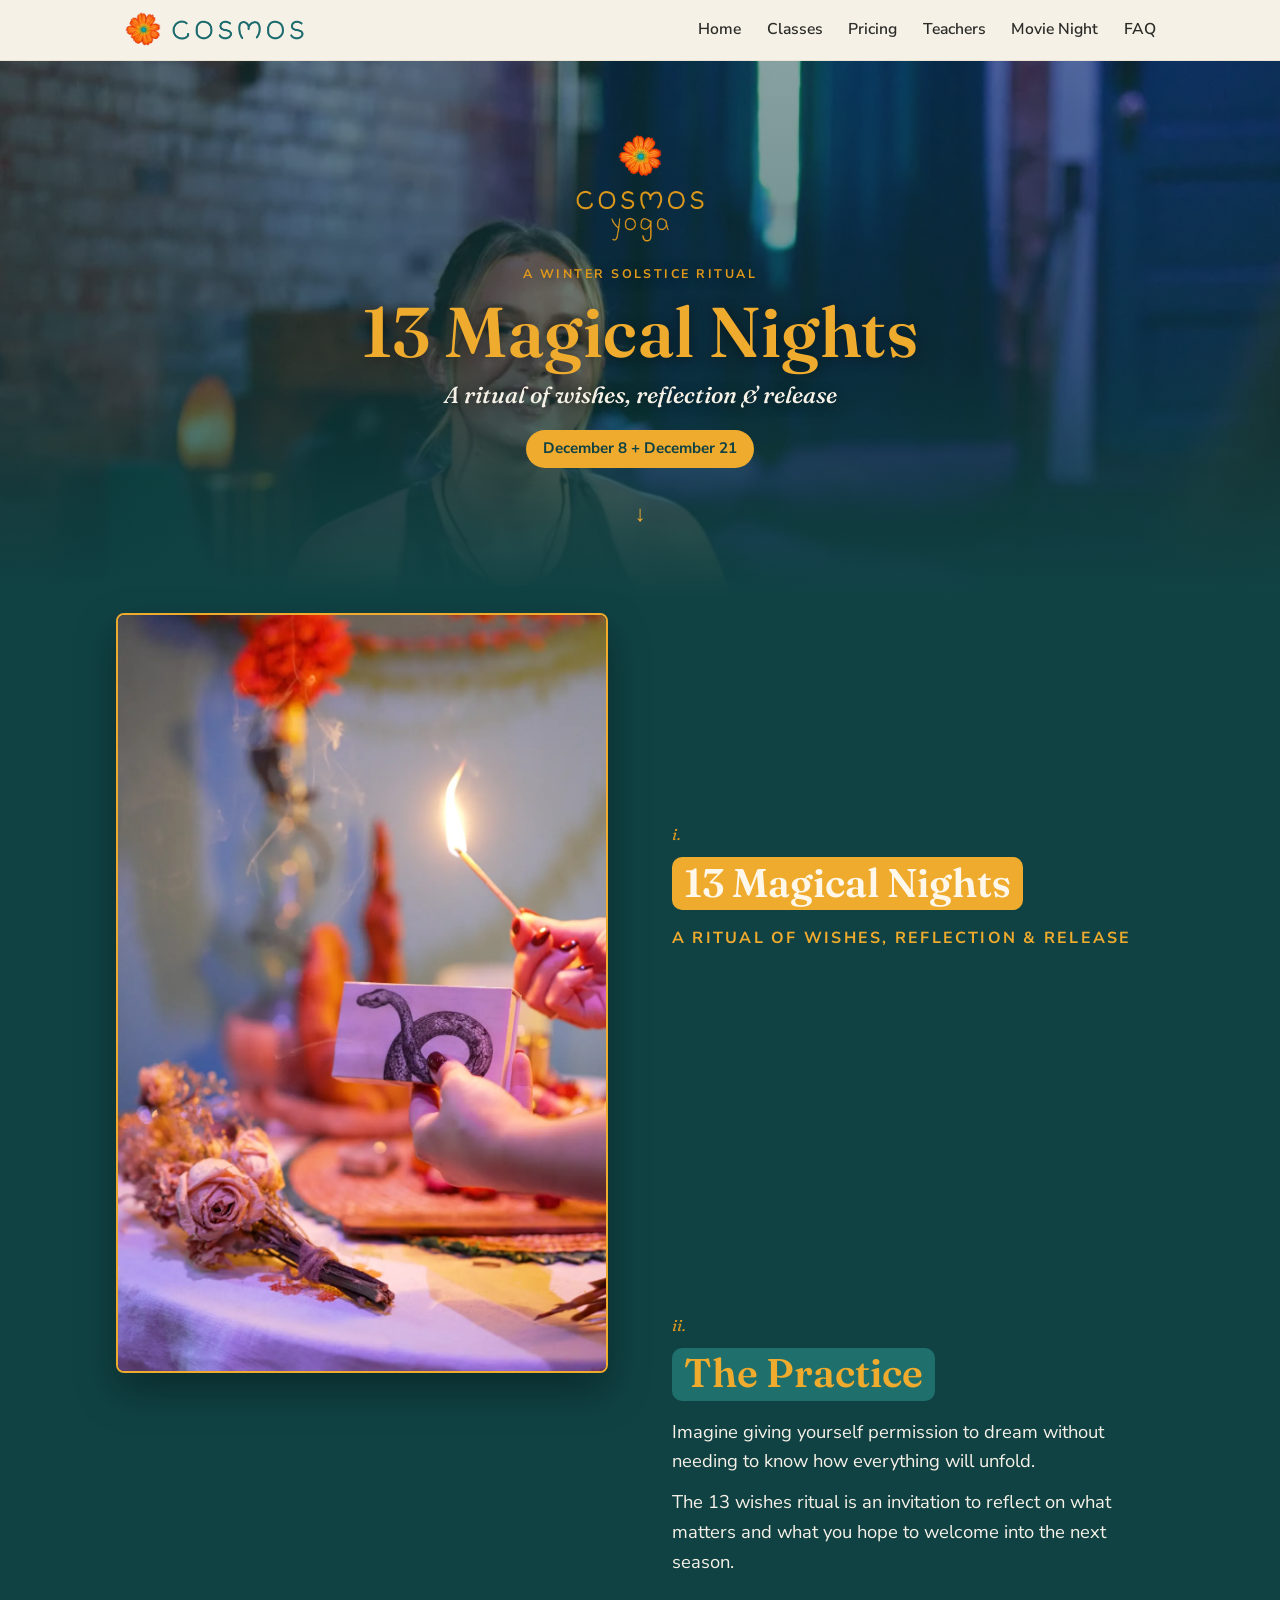
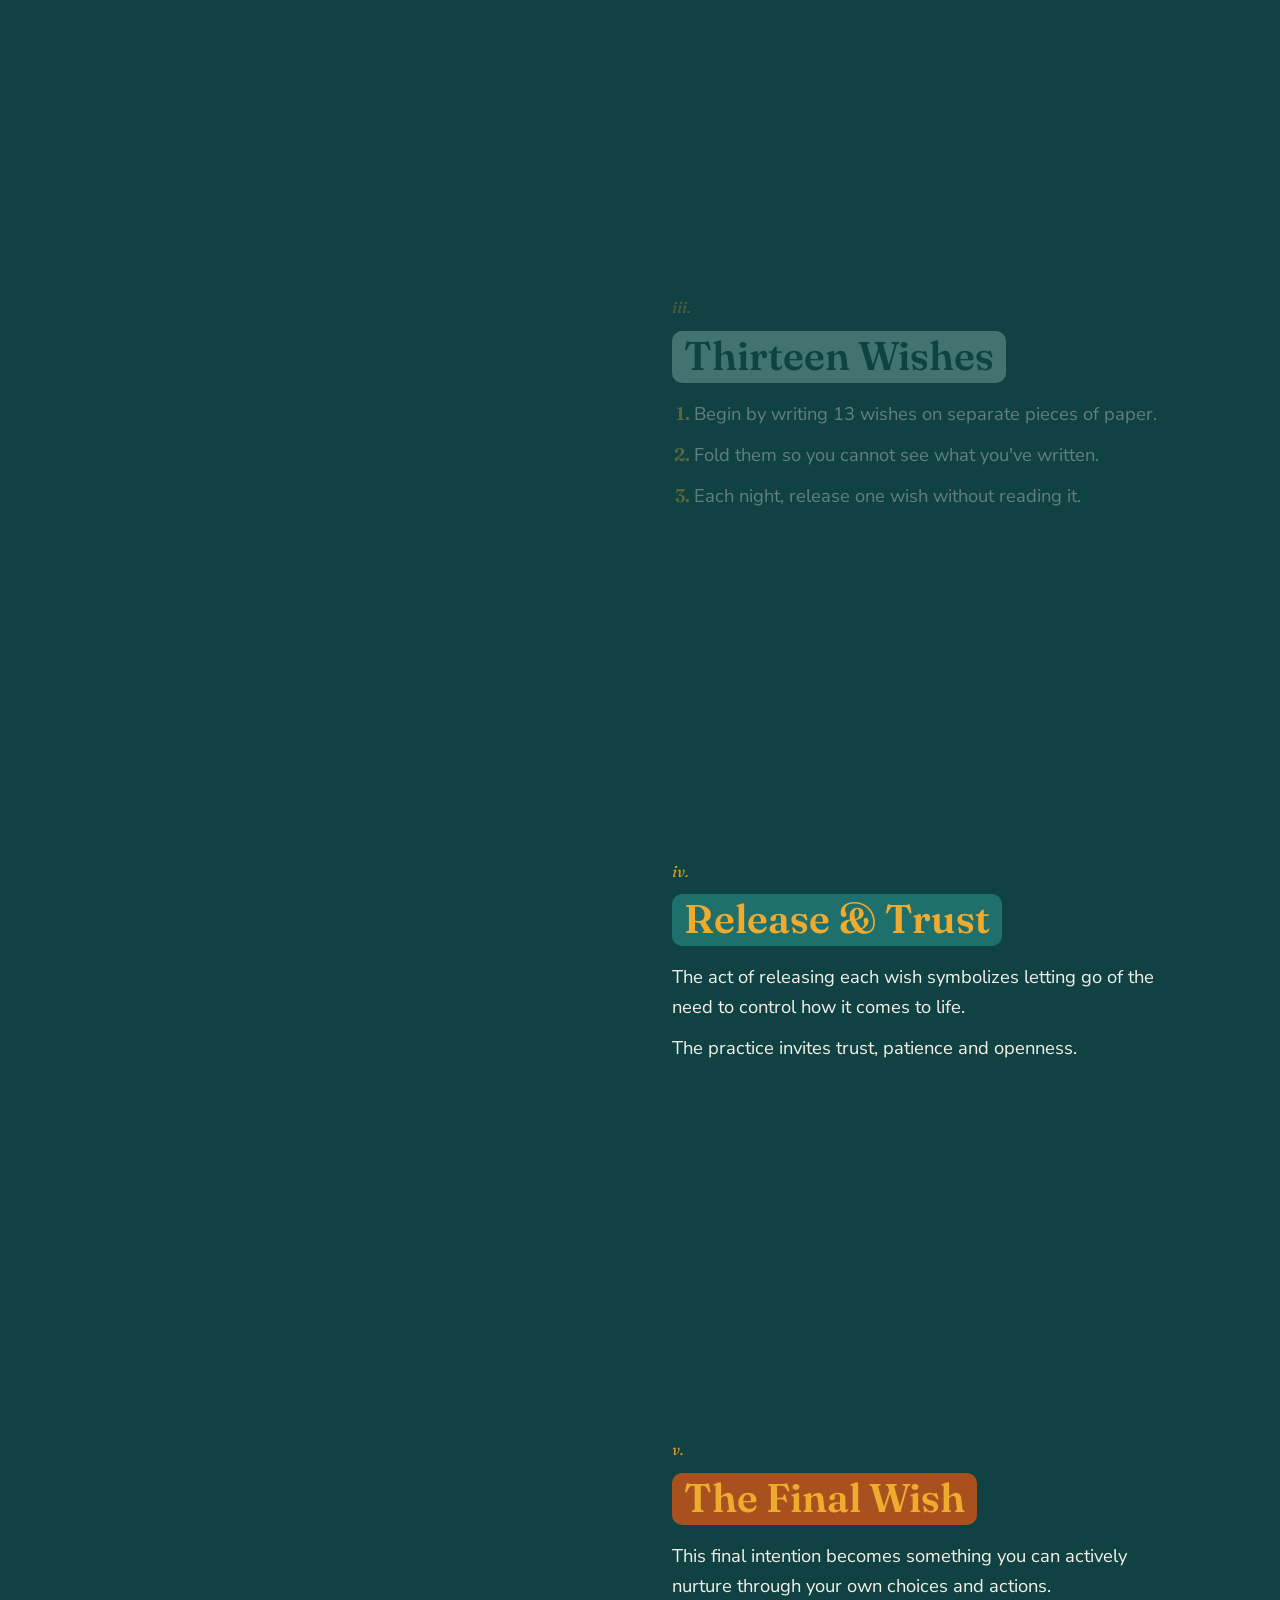
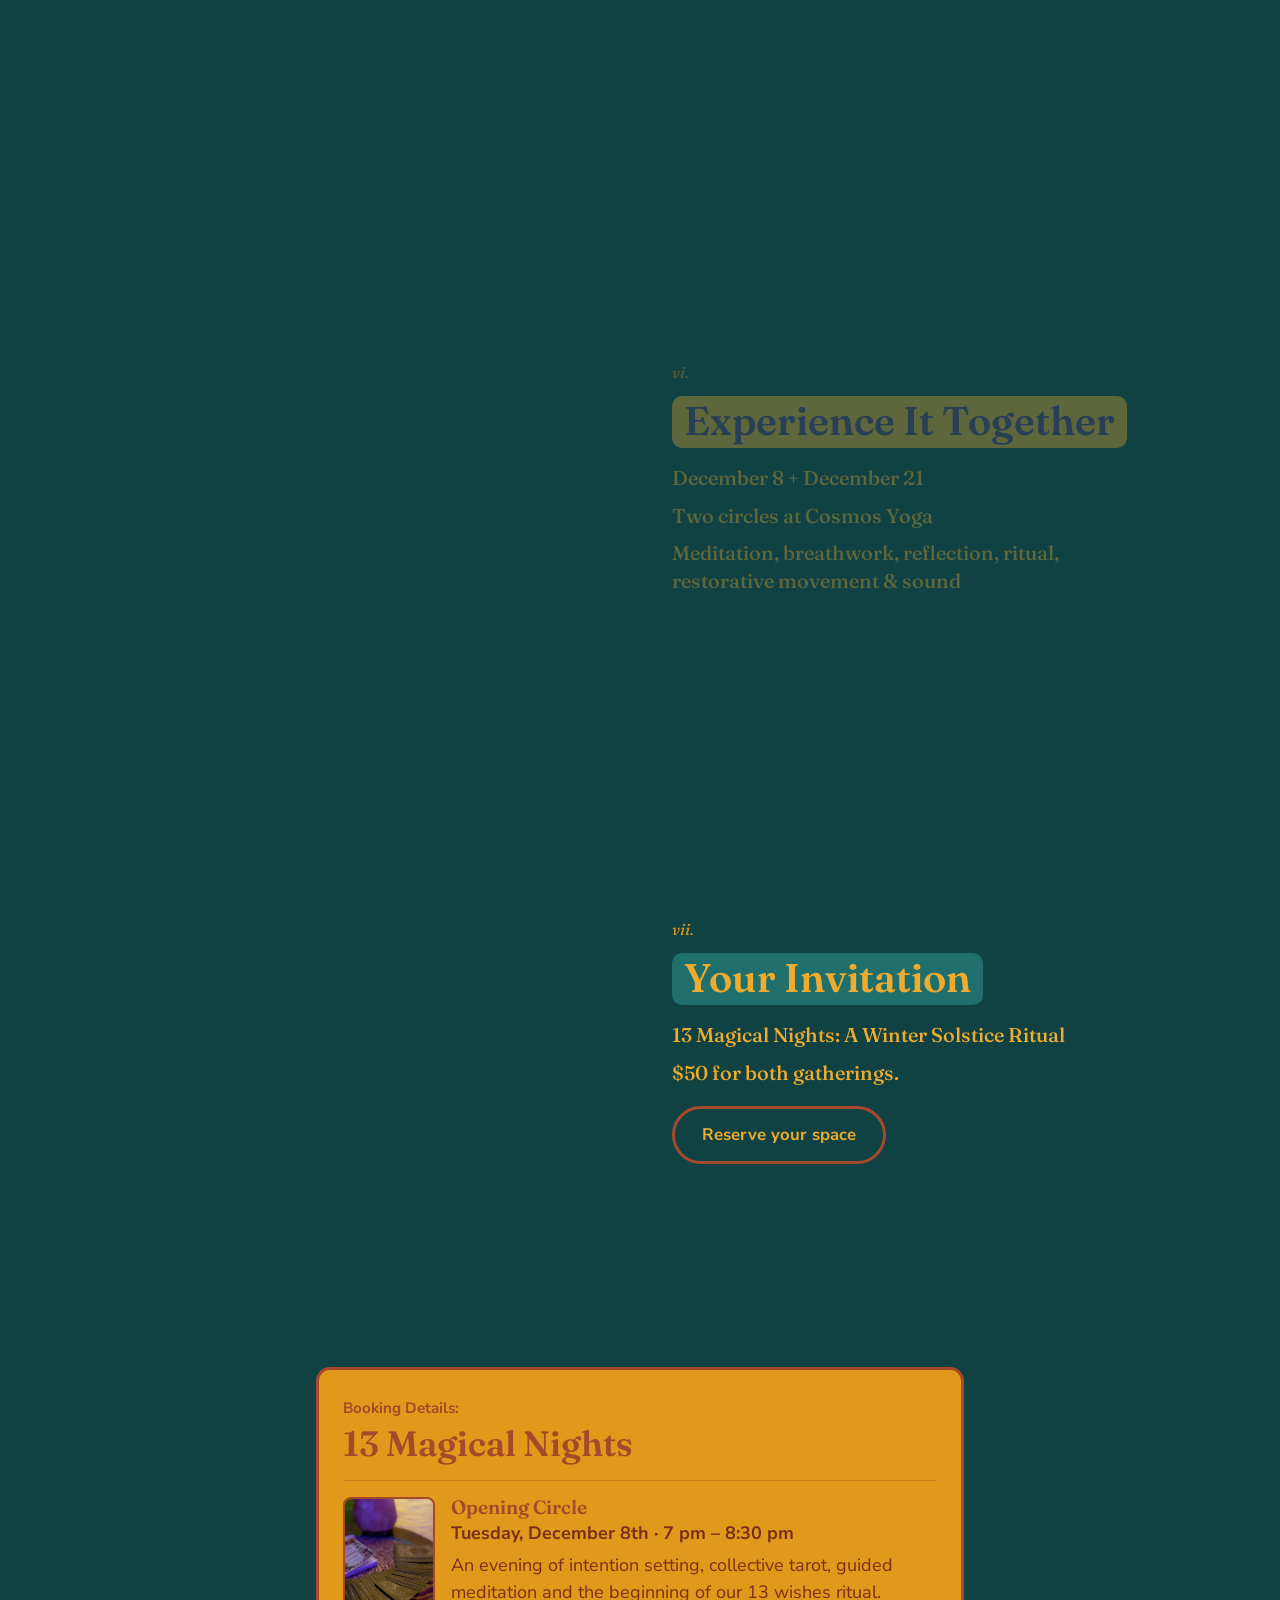
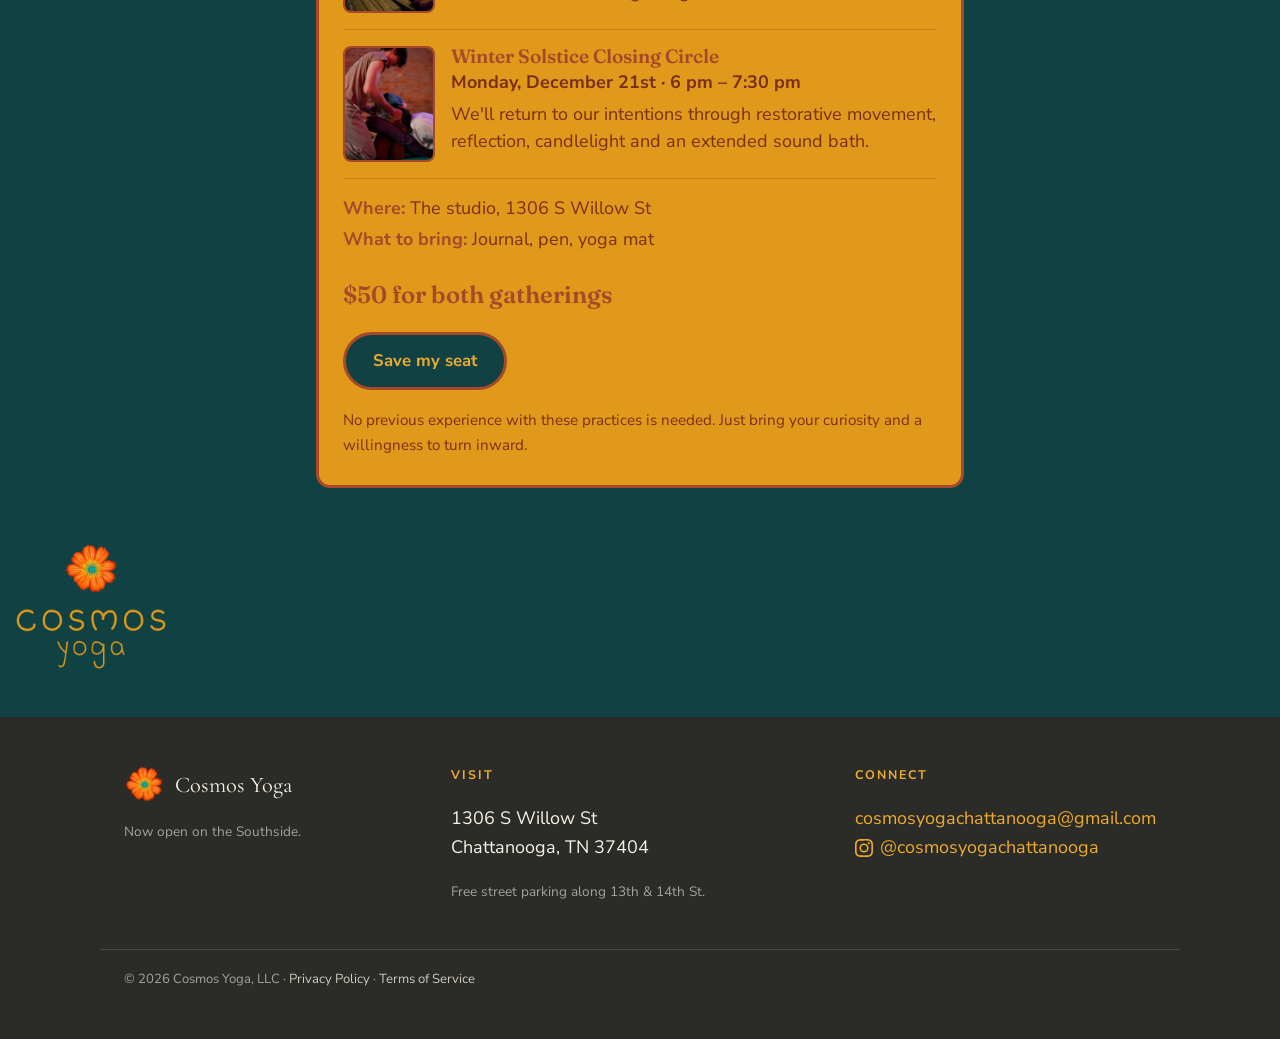
==== 13-magical-nights/index.html @ 4214d1e2 "13 Magical Nights landing page: promo photos beside the slide copy as you scroll, booking card in th" ====
<!DOCTYPE html>
<html lang="en">
<head>
<meta charset="utf-8">
<meta name="viewport" content="width=device-width, initial-scale=1">
<title>13 Magical Nights: A Winter Solstice Ritual | Cosmos Yoga</title>
<meta name="description" content="13 Magical Nights at Cosmos Yoga: a ritual of wishes, reflection and release. Two circles, December 8 and December 21, $50 for both gatherings.">
<link rel="canonical" href="https://cosmosyogachattanooga.com/13-magical-nights/">
<meta name="theme-color" content="#104244">
<link rel="icon" type="image/png" href="../assets/favicon.png?v=4">
<link rel="apple-touch-icon" href="../assets/favicon.png?v=4">
<meta property="og:type" content="website">
<meta property="og:site_name" content="Cosmos Yoga">
<meta property="og:title" content="13 Magical Nights: A Winter Solstice Ritual">
<meta property="og:description" content="A ritual of wishes, reflection and release. Two circles at Cosmos Yoga, December 8 + December 21. $50 for both gatherings.">
<meta property="og:url" content="https://cosmosyogachattanooga.com/13-magical-nights/">
<meta property="og:image" content="https://cosmosyogachattanooga.com/assets/magical-nights/og.jpg">
<meta property="og:image:width" content="1080">
<meta property="og:image:height" content="1350">
<meta property="og:image:alt" content="A hand writing in a journal on an embroidered cloth, with the words 13 Magical Nights">
<meta name="twitter:card" content="summary_large_image">
<meta name="twitter:title" content="13 Magical Nights: A Winter Solstice Ritual">
<meta name="twitter:description" content="Two circles at Cosmos Yoga, December 8 + December 21. $50 for both gatherings.">
<meta name="twitter:image" content="https://cosmosyogachattanooga.com/assets/magical-nights/og.jpg">
<link rel="preconnect" href="https://fonts.googleapis.com">
<link rel="preconnect" href="https://fonts.gstatic.com" crossorigin>
<link href="https://fonts.googleapis.com/css2?family=Cormorant+Garamond:ital,wght@0,500;0,600;1,500&family=Fraunces:ital,wght@0,500;0,600;0,700;1,500&family=Nunito+Sans:wght@400;600;700&display=swap" rel="stylesheet">
<link rel="stylesheet" href="../assets/style.css?v=20261111b">
<style>
/* 13 Magical Nights landing page. Colours from the email in the Designer
   (deep teal blocks, saffron words, amber booking card with rust edges) and
   the pills on the Instagram slides. Photos: the "13 Magical Nights Promo"
   uploads in Brand > Photos & video, each beside the words it belongs to. */
.mn {
  --mn-teal: #104244; --mn-teal-2: #165457; --mn-gold: #efab2e; --mn-amber: #e0991a;
  --mn-rust: #a6482a; --mn-cream: #f6f1e7; --mn-sea: #9fd0c4; --mn-plum: #5a3a7a;
  background: var(--mn-teal); color: var(--mn-cream);
  font-family: var(--sans);
}

/* hero: Photo 1 behind a teal veil */
.mn-hero { position: relative; overflow: hidden; text-align: center; padding: 4.5rem 16px 4rem; isolation: isolate; }
.mn-hero > img.bg { position: absolute; inset: 0; width: 100%; height: 100%; object-fit: cover; object-position: center 30%; z-index: -2; }
.mn-hero::after { content: ""; position: absolute; inset: 0; z-index: -1;
  background: linear-gradient(180deg, rgba(16,66,68,.5) 0%, rgba(16,66,68,.62) 55%, var(--mn-teal) 100%); }
.mn-hero img.mn-lockup { width: 128px; height: auto; display: block; margin: 0 auto 1.4rem; }
.mn-kicker { text-transform: uppercase; letter-spacing: .2em; font-size: .78rem; font-weight: 700; color: var(--mn-amber); margin: 0 0 .7rem; }
.mn-hero h1, .mn-hero .mn-sub, .mn-kicker { text-shadow: 0 2px 14px rgba(0,0,0,.45); }
.mn-hero h1 { font-family: "Fraunces", var(--serif); font-weight: 600; color: var(--mn-gold); font-size: clamp(2.5rem, 7.5vw, 4.4rem); line-height: 1.02; margin: 0 0 .5rem; }
.mn-hero .mn-sub { font-family: "Fraunces", var(--serif); font-style: italic; font-weight: 500; color: var(--mn-cream); font-size: clamp(1.1rem, 3vw, 1.45rem); margin: 0 0 1rem; }
.mn-dates { display: inline-block; font-weight: 700; color: var(--mn-teal); background: var(--mn-gold); border-radius: 999px; padding: .4rem 1.05rem; font-size: .95rem; }
.mn-scroll-cue { display: block; margin: 1.8rem auto 0; color: var(--mn-gold); font-size: 1.4rem; text-decoration: none; animation: mn-bob 2.4s ease-in-out infinite; }
@keyframes mn-bob { 50% { transform: translateY(6px); } }

/* the story: photos beside the words */
.mn-story { max-width: 1080px; margin: 0 auto; padding: 1rem 16px 2rem; display: grid; grid-template-columns: minmax(0, 1fr) minmax(0, 1fr); gap: 0 4rem; }
.mn-pin { position: sticky; top: 92px; height: calc(100vh - 124px); max-height: 760px; align-self: start; }
.mn-pin .frame { position: relative; height: 100%; border: 2px solid var(--mn-gold); border-radius: 8px; overflow: hidden; background: #0b3133; box-shadow: 0 18px 40px rgba(0,0,0,.35); }
.mn-pin img { position: absolute; inset: 0; width: 100%; height: 100%; object-fit: cover; opacity: 0; transform: scale(1.04); transition: opacity .7s ease, transform 1.2s ease; }
.mn-pin img.on { opacity: 1; transform: none; }
.mn-steps { padding: 0; }
.mn-step { min-height: 62vh; display: flex; flex-direction: column; justify-content: center; padding: 2rem 0; opacity: .35; transition: opacity .5s; }
.mn-step.on { opacity: 1; }
.mn-step .ph { display: none; }
.mn-step .n { font-family: "Fraunces", var(--serif); font-style: italic; color: var(--mn-amber); font-size: 1rem; margin: 0 0 .6rem; }
.mn-step h2 { align-self: flex-start; font-family: "Fraunces", var(--serif); font-weight: 600; font-size: clamp(1.8rem, 4.4vw, 2.5rem); line-height: 1.1; margin: 0 0 1rem; padding: .2rem .75rem .32rem; border-radius: 10px; }
.mn-step p, .mn-step li { font-size: 1.15rem; line-height: 1.62; margin: 0 0 .7rem; color: var(--mn-cream); }
.mn-step ol { margin: 0; padding-left: 1.4rem; }
.mn-step ol li::marker { color: var(--mn-gold); font-family: "Fraunces", var(--serif); font-weight: 600; }
.mn-step .tag { text-transform: uppercase; letter-spacing: .14em; font-size: 1rem; font-weight: 700; color: var(--mn-gold); }
.mn-step .facts { list-style: none; padding: 0; margin: 0; }
.mn-step .facts li { font-family: "Fraunces", var(--serif); font-weight: 500; color: var(--mn-gold); font-size: 1.25rem; line-height: 1.4; margin-bottom: .6rem; }
.mn-step .mn-btn { align-self: flex-start; margin-top: .6rem; }
/* each heading wears its slide's pill */
.mn-step[data-i="0"] h2 { background: var(--mn-gold); color: #fff8ea; }
.mn-step[data-i="1"] h2, .mn-step[data-i="3"] h2, .mn-step[data-i="6"] h2 { background: #1f6f6c; color: var(--mn-gold); }
.mn-step[data-i="2"] h2 { background: var(--mn-sea); color: var(--mn-teal); }
.mn-step[data-i="4"] h2 { background: #a9501f; color: var(--mn-gold); }
.mn-step[data-i="5"] h2 { background: var(--mn-gold); color: var(--mn-plum); }

/* booking card, the email's event block */
.mn-book { max-width: 680px; margin: 1rem auto 0; padding: 0 16px 3.4rem; scroll-margin-top: 90px; }
.mn-card { background: var(--mn-amber); border: 3px solid var(--mn-rust); border-radius: 14px; padding: 1.6rem 1.5rem 1.7rem; color: var(--mn-rust); }
.mn-card .k { font-weight: 700; margin: 0 0 .2rem; font-size: .95rem; }
.mn-card h2 { font-family: "Fraunces", var(--serif); font-weight: 600; color: var(--mn-rust); font-size: clamp(1.7rem, 4.6vw, 2.2rem); margin: 0 0 1rem; }
.mn-circle { display: grid; grid-template-columns: 92px 1fr; gap: 1rem; align-items: start; padding: 1rem 0; border-top: 1.5px solid rgba(166,72,42,.35); }
.mn-circle img { width: 92px; height: 116px; object-fit: cover; border-radius: 8px; border: 2px solid var(--mn-rust); display: block; }
.mn-circle h3 { font-family: "Fraunces", var(--serif); font-weight: 600; color: var(--mn-rust); font-size: 1.2rem; margin: 0; }
.mn-circle .t { font-weight: 700; margin: .1rem 0 .35rem; }
.mn-circle p { margin: 0; line-height: 1.5; color: #7a3018; }
.mn-meta { border-top: 1.5px solid rgba(166,72,42,.35); padding-top: .9rem; margin: 0 0 1.3rem; line-height: 1.7; color: #7a3018; }
.mn-meta strong { color: var(--mn-rust); }
.mn-price { font-family: "Fraunces", var(--serif); font-weight: 600; font-size: 1.5rem; color: var(--mn-rust); margin: 0 0 1.1rem; }
.mn-btn { display: inline-block; background: var(--mn-teal); color: var(--mn-gold); border: 3px solid var(--mn-rust); border-radius: 999px; padding: .75rem 1.7rem; font-weight: 700; font-size: 1.05rem; text-decoration: none; transition: transform .15s, background .15s; }
.mn-btn:hover { background: var(--mn-teal-2); transform: translateY(-1px); color: var(--mn-gold); }
.mn-fine { margin: 1.1rem 0 0; font-size: .95rem; color: #7a3018; }
.mn-foot-lockup { text-align: center; padding: 0 16px 3rem; }
.mn-foot-lockup img { width: 150px; height: auto; }

/* phones and narrow windows: each photo sits above its words */
@media (max-width: 820px) {
  .mn-story { display: block; padding-top: 0; }
  .mn-pin { display: none; }
  .mn-step { min-height: 0; opacity: 1; padding: 1.6rem 0 2.2rem; }
  .mn-step .ph { display: block; width: 100%; aspect-ratio: 4 / 5; object-fit: cover; border: 2px solid var(--mn-gold); border-radius: 8px; margin: 0 0 1.3rem; }
  .mn-hero { padding: 3rem 16px 2.6rem; }
}
@media (max-width: 420px) {
  .mn-circle { grid-template-columns: 72px 1fr; gap: .8rem; }
  .mn-circle img { width: 72px; height: 92px; }
}
@media (prefers-reduced-motion: reduce) {
  .mn-pin img, .mn-step { transition: none; }
  .mn-scroll-cue { animation: none; }
}
</style>
<!-- Meta Pixel Code -->
<script>
!function(f,b,e,v,n,t,s)
{if(f.fbq)return;n=f.fbq=function(){n.callMethod?
n.callMethod.apply(n,arguments):n.queue.push(arguments)};
if(!f._fbq)f._fbq=n;n.push=n;n.loaded=!0;n.version='2.0';
n.queue=[];t=b.createElement(e);t.async=!0;
t.src=v;s=b.getElementsByTagName(e)[0];
s.parentNode.insertBefore(t,s)}(window, document,'script',
'https://connect.facebook.net/en_US/fbevents.js');
fbq('init', '1400458978895224');
fbq('track', 'PageView');
</script>
<noscript><img height="1" width="1" style="display:none"
src="https://www.facebook.com/tr?id=1400458978895224&ev=PageView&noscript=1"
/></noscript>
<!-- End Meta Pixel Code -->
</head>
<body>

<header class="site-header">
  <nav class="nav">
    <a class="brand" href="../index.html"><img src="../assets/logo-mark.png?v=4" alt="Cosmos Yoga"><span class="cosmos-wordmark brand-wordmark" aria-hidden="true"></span></a>
    <div class="nav-links">
      <a href="../index.html">Home</a>
      <a href="../classes.html">Classes</a>
      <a href="../pricing.html">Pricing</a>
      <a href="../teachers.html">Teachers</a>
      <a href="../movie-night.html">Movie Night</a>
      <a href="../faq.html">FAQ</a>
    </div>
  </nav>
</header>

<main class="mn">
  <section class="mn-hero">
    <img class="bg" src="../assets/magical-nights/welcome.webp" alt="" width="1080" height="1920">
    <img class="mn-lockup" src="../assets/magical-nights/lockup.webp" alt="Cosmos Yoga" width="400" height="338">
    <p class="mn-kicker">A Winter Solstice Ritual</p>
    <h1>13 Magical Nights</h1>
    <p class="mn-sub">A ritual of wishes, reflection &amp; release</p>
    <span class="mn-dates">December 8 + December 21</span>
    <a class="mn-scroll-cue" href="#story" aria-label="Read on">&#8595;</a>
  </section>

  <section class="mn-story" id="story">
    <div class="mn-pin" aria-hidden="true">
      <div class="frame">
        <img class="on" src="../assets/magical-nights/journal.webp" alt="" width="1080" height="1920">
        <img src="../assets/magical-nights/practice.webp" alt="" width="1080" height="1920" loading="lazy">
        <img src="../assets/magical-nights/wishes.webp" alt="" width="1080" height="1920" loading="lazy">
        <img src="../assets/magical-nights/release.webp" alt="" width="1080" height="1920" loading="lazy">
        <img src="../assets/magical-nights/final-wish.webp" alt="" width="1080" height="1920" loading="lazy">
        <img src="../assets/magical-nights/together.webp" alt="" width="1080" height="1920" loading="lazy">
        <img src="../assets/magical-nights/invitation.webp" alt="" width="1080" height="1920" loading="lazy">
      </div>
    </div>

    <div class="mn-steps">
      <article class="mn-step on" data-i="0">
        <img class="ph" src="../assets/magical-nights/journal.webp" alt="A hand writing in a journal on an embroidered purple cloth" width="1080" height="1920" loading="lazy">
        <p class="n">i.</p>
        <h2>13 Magical Nights</h2>
        <p class="tag">A ritual of wishes, reflection &amp; release</p>
      </article>
      <article class="mn-step" data-i="1">
        <img class="ph" src="../assets/magical-nights/practice.webp" alt="A teacher seated at the front of the studio before students resting on bolsters" width="1080" height="1920" loading="lazy">
        <p class="n">ii.</p>
        <h2>The Practice</h2>
        <p>Imagine giving yourself permission to dream without needing to know how everything will unfold.</p>
        <p>The 13 wishes ritual is an invitation to reflect on what matters and what you hope to welcome into the next season.</p>
      </article>
      <article class="mn-step" data-i="2">
        <img class="ph" src="../assets/magical-nights/wishes.webp" alt="Folded paper wishes in a bowl beside a hand writing a wish in a notebook" width="1080" height="1920" loading="lazy">
        <p class="n">iii.</p>
        <h2>Thirteen Wishes</h2>
        <ol>
          <li>Begin by writing 13 wishes on separate pieces of paper.</li>
          <li>Fold them so you cannot see what you've written.</li>
          <li>Each night, release one wish without reading it.</li>
        </ol>
      </article>
      <article class="mn-step" data-i="3">
        <img class="ph" src="../assets/magical-nights/release.webp" alt="A hand holding a paper wish to a candle flame" width="1080" height="1920" loading="lazy">
        <p class="n">iv.</p>
        <h2>Release &amp; Trust</h2>
        <p>The act of releasing each wish symbolizes letting go of the need to control how it comes to life.</p>
        <p>The practice invites trust, patience and openness.</p>
      </article>
      <article class="mn-step" data-i="4">
        <img class="ph" src="../assets/magical-nights/final-wish.webp" alt="A paper wish burning in an ornate brass bowl" width="1080" height="1920" loading="lazy">
        <p class="n">v.</p>
        <h2>The Final Wish</h2>
        <p>This final intention becomes something you can actively nurture through your own choices and actions.</p>
      </article>
      <article class="mn-step" data-i="5">
        <img class="ph" src="../assets/magical-nights/together.webp" alt="Students sitting in a circle on the studio floor, talking and laughing by candlelight" width="1080" height="1920" loading="lazy">
        <p class="n">vi.</p>
        <h2>Experience It Together</h2>
        <ul class="facts">
          <li>December 8 + December 21</li>
          <li>Two circles at Cosmos Yoga</li>
          <li>Meditation, breathwork, reflection, ritual, restorative movement &amp; sound</li>
        </ul>
      </article>
      <article class="mn-step" data-i="6">
        <img class="ph" src="../assets/magical-nights/invitation.webp" alt="A match being lit beside dried flowers and a candle" width="1080" height="1920" loading="lazy">
        <p class="n">vii.</p>
        <h2>Your Invitation</h2>
        <ul class="facts">
          <li>13 Magical Nights: A Winter Solstice Ritual</li>
          <li>$50 for both gatherings.</li>
        </ul>
        <a class="mn-btn" href="#book">Reserve your space</a>
      </article>
    </div>
  </section>

  <section class="mn-book" id="book">
    <div class="mn-card">
      <p class="k">Booking Details:</p>
      <h2>13 Magical Nights</h2>
      <div class="mn-circle">
        <img src="../assets/magical-nights/tarot-sm.webp" alt="Tarot cards fanned out beside a salt lamp" width="400" height="711" loading="lazy">
        <div>
          <h3>Opening Circle</h3>
          <p class="t">Tuesday, December 8th · 7 pm – 8:30 pm</p>
          <p>An evening of intention setting, collective tarot, guided meditation and the beginning of our 13 wishes ritual.</p>
        </div>
      </div>
      <div class="mn-circle">
        <img src="../assets/magical-nights/restorative-sm.webp" alt="A teacher giving a gentle assist to a student in a restorative pose" width="400" height="711" loading="lazy">
        <div>
          <h3>Winter Solstice Closing Circle</h3>
          <p class="t">Monday, December 21st · 6 pm – 7:30 pm</p>
          <p>We'll return to our intentions through restorative movement, reflection, candlelight and an extended sound bath.</p>
        </div>
      </div>
      <p class="mn-meta"><strong>Where:</strong> The studio, 1306 S Willow St<br><strong>What to bring:</strong> Journal, pen, yoga mat</p>
      <p class="mn-price">$50 for both gatherings</p>
      <a class="mn-btn" href="../classes.html">Save my seat</a>
      <p class="mn-fine">No previous experience with these practices is needed. Just bring your curiosity and a willingness to turn inward.</p>
    </div>
  </section>

  <div class="mn-foot-lockup"><img src="../assets/magical-nights/lockup.webp" alt="" width="400" height="338" loading="lazy"></div>
</main>

<footer class="site-footer">
  <div class="wrap">
    <div>
      <div class="foot-brand"><img src="../assets/logo-mark.png?v=4" alt=""> Cosmos Yoga</div>
      <p class="muted mt-1">Now open on the Southside.</p>
    </div>
    <div>
      <h4>Visit</h4>
      <p>1306 S Willow St<br>Chattanooga, TN 37404</p>
      <p class="muted">Free street parking along 13th &amp; 14th St.</p>
    </div>
    <div>
      <h4>Connect</h4>
      <p><a href="mailto:cosmosyogachattanooga@gmail.com">cosmosyogachattanooga@gmail.com</a><br>
      <a class="ig-link" href="https://instagram.com/cosmosyogachattanooga"><svg class="ig-icon" viewBox="0 0 24 24" aria-hidden="true"><path d="M12 2.16c3.2 0 3.58.01 4.85.07 1.17.05 1.8.25 2.23.42.56.22.96.48 1.38.9.42.42.68.82.9 1.38.16.43.36 1.06.41 2.23.06 1.27.07 1.65.07 4.85s-.01 3.58-.07 4.85c-.05 1.17-.25 1.8-.41 2.23-.22.56-.48.96-.9 1.38-.42.42-.82.68-1.38.9-.43.16-1.06.36-2.23.41-1.27.06-1.65.07-4.85.07s-3.58-.01-4.85-.07c-1.17-.05-1.8-.25-2.23-.41-.56-.22-.96-.48-1.38-.9-.42-.42-.68-.82-.9-1.38-.16-.43-.36-1.06-.41-2.23-.06-1.27-.07-1.65-.07-4.85s.01-3.58.07-4.85c.05-1.17.25-1.8.41-2.23.22-.56.48-.96.9-1.38.42-.42.82-.68 1.38-.9.43-.16 1.06-.36 2.23-.41 1.27-.06 1.65-.07 4.85-.07M12 0C8.74 0 8.33.01 7.05.07 5.78.13 4.9.33 4.14.63c-.79.31-1.46.72-2.13 1.38C1.35 2.68.94 3.35.63 4.14.33 4.9.13 5.78.07 7.05.01 8.33 0 8.74 0 12s.01 3.67.07 4.95c.06 1.27.26 2.15.56 2.91.31.79.72 1.46 1.38 2.13.67.66 1.34 1.07 2.13 1.38.76.3 1.64.5 2.91.56C8.33 23.99 8.74 24 12 24s3.67-.01 4.95-.07c1.27-.06 2.15-.26 2.91-.56.79-.31 1.46-.72 2.13-1.38.66-.67 1.07-1.34 1.38-2.13.3-.76.5-1.64.56-2.91.06-1.28.07-1.69.07-4.95s-.01-3.67-.07-4.95c-.06-1.27-.26-2.15-.56-2.91-.31-.79-.72-1.46-1.38-2.13-.67-.66-1.34-1.07-2.13-1.38-.76-.3-1.64-.5-2.91-.56C15.67.01 15.26 0 12 0z"/><path d="M12 5.84A6.16 6.16 0 1018.16 12 6.16 6.16 0 0012 5.84zM12 16a4 4 0 114-4 4 4 0 01-4 4z"/><circle cx="18.41" cy="5.59" r="1.44"/></svg>@cosmosyogachattanooga</a></p>
    </div>
  </div>
  <div class="wrap foot-legal">
    <p>&copy; 2026 Cosmos Yoga, LLC &middot; <a href="../privacy.html">Privacy Policy</a> &middot; <a href="../terms.html">Terms of Service</a></p>
  </div>
</footer>

<script>
(function () {
  // The section nearest the middle of the screen is "on": its words brighten
  // and, on wide screens, its photo fades in on the pinned frame beside it.
  var steps = Array.prototype.slice.call(document.querySelectorAll('.mn-step'));
  var pics = document.querySelectorAll('.mn-pin img');
  var cur = 0;
  function show(i) {
    if (i === cur) return; cur = i;
    steps.forEach(function (s, k) { s.classList.toggle('on', k === i); });
    Array.prototype.forEach.call(pics, function (p, k) { p.classList.toggle('on', k === i); });
  }
  if (!('IntersectionObserver' in window)) { steps.forEach(function (s) { s.classList.add('on'); }); return; }
  var io = new IntersectionObserver(function (entries) {
    entries.forEach(function (e) { if (e.isIntersecting) show(steps.indexOf(e.target)); });
  }, { rootMargin: '-45% 0px -45% 0px' });
  steps.forEach(function (s) { io.observe(s); });
})();
</script>
</body>
</html>
---- assets/style.css ----
/* ===== Cosmos Yoga — site styles ===== */
:root {
  --teal-deep: #1d6b6e;
  --teal-mid:  #2f8a8c;
  --teal-soft: #a7c4bc;
  --terra:     #e2703a;
  --terra-dk:  #c8571f;
  --saffron:   #efab2e;
  --cream:     #f6f1e7;
  --cream-dk:  #ece3d2;
  --ink:       #2b2b28;
  --ink-soft:  #55534c;
  --serif: "Cormorant Garamond", Georgia, "Times New Roman", serif;
  --serif-zine: "Fraunces", Georgia, "Times New Roman", serif;
  --sans: "Nunito Sans", -apple-system, BlinkMacSystemFont, "Segoe UI", sans-serif;
  --script: "Caveat", "Bradley Hand", cursive;
  --maxw: 1080px;
}

* { box-sizing: border-box; }
html { scroll-behavior: smooth; }
body {
  margin: 0;
  font-family: var(--sans);
  color: var(--ink);
  background: var(--cream);
  line-height: 1.65;
  font-size: 18px;
  -webkit-font-smoothing: antialiased;
}
img { max-width: 100%; display: block; }
a { color: var(--terra-dk); text-decoration: none; }
a:hover { text-decoration: underline; }

h1, h2, h3 { font-family: var(--serif); font-weight: 600; line-height: 1.12; color: var(--ink); margin: 0 0 .4em; }
h1 { font-size: clamp(2.6rem, 6vw, 4.4rem); letter-spacing: .5px; }
h2 { font-size: clamp(1.9rem, 4vw, 2.8rem); }
h3 { font-size: 1.5rem; }
.eyebrow {
  font-family: var(--sans);
  text-transform: uppercase;
  letter-spacing: .32em;
  font-size: .74rem;
  font-weight: 700;
  color: var(--terra);
  margin: 0 0 1rem;
}
.wrap { max-width: var(--maxw); margin: 0 auto; padding: 0 1.5rem; }
.center { text-align: center; }
.lead { font-size: 1.25rem; color: var(--ink-soft); }

/* ===== Header ===== */
.site-header {
  position: sticky; top: 0; z-index: 50;
  background: rgba(246,241,231,.92);
  backdrop-filter: blur(8px);
  border-bottom: 1px solid var(--cream-dk);
}
.nav {
  display: flex; align-items: center; justify-content: space-between;
  max-width: var(--maxw); margin: 0 auto; padding: .7rem 1.5rem;
}
.brand { display: flex; align-items: center; gap: .6rem; font-family: var(--serif); font-size: 1.5rem; font-weight: 600; color: var(--ink); }
.brand:hover { text-decoration: none; }
.brand img { width: 38px; height: 38px; }
.brand .tag { letter-spacing: .28em; text-transform: uppercase; font-size: 1.05rem; }
.nav-links { display: flex; align-items: center; gap: 1.6rem; }
.nav-links a { color: var(--ink); font-weight: 600; font-size: .98rem; }
.nav-links a:hover { color: var(--terra-dk); text-decoration: none; }
.nav-links a.active { color: var(--terra-dk); }
/* Mindbody login/register widget as a nav button */
.nav-links healcode-widget { display: inline-flex; align-items: center; }
.nav-links healcode-widget a, .nav-links a.loginRegister {
  display: inline-block; background: var(--terra); color: #fff !important;
  padding: .5rem 1.15rem; border-radius: 999px; font-weight: 700; font-size: .92rem;
  letter-spacing: .01em; transition: background .2s, transform .2s; white-space: nowrap;
}
.nav-links healcode-widget a:hover, .nav-links a.loginRegister:hover {
  background: var(--terra-dk); text-decoration: none; transform: translateY(-1px);
}

/* ===== Buttons ===== */
.btn {
  display: inline-block; background: var(--terra); color: #fff;
  padding: .8rem 1.7rem; border-radius: 999px; font-weight: 700;
  font-size: .98rem; letter-spacing: .02em; transition: background .2s, transform .2s;
}
.btn:hover { background: var(--terra-dk); text-decoration: none; transform: translateY(-1px); }
.btn-ghost { background: transparent; color: var(--cream); border: 1.5px solid rgba(255,255,255,.6); }
.btn-ghost:hover { background: rgba(255,255,255,.12); color: #fff; }

/* ===== Hero ===== */
.hero {
  background: radial-gradient(120% 120% at 50% 0%, #b8e0d8 0%, #a1d5cb 72%);
  color: var(--ink); text-align: center; padding: 4.5rem 1.5rem 5rem;
}
.hero img.logo { width: min(230px, 55vw); margin: 0 auto 1.8rem; filter: drop-shadow(0 12px 30px rgba(29,107,110,.28)); }
.hero h1 { color: var(--teal-deep); }
.hero .tagline { font-family: var(--serif); font-style: italic; font-size: clamp(1.3rem,3vw,1.8rem); color: var(--terra-dk); margin: .3rem 0 1.4rem; }
.hero p.lead { color: var(--ink-soft); max-width: 640px; margin: 0 auto 2rem; }
.hero .cta-row { display: flex; gap: 1rem; justify-content: center; flex-wrap: wrap; }
.hero .eyebrow { color: var(--terra-dk); }
.hero .btn-ghost { color: var(--teal-deep); border-color: rgba(29,107,110,.5); }
.hero .btn-ghost:hover { background: rgba(29,107,110,.1); color: var(--teal-deep); }

/* ===== Sections ===== */
section.band { padding: 4.5rem 0; }
section.band.alt { background: var(--cream-dk); }
section.band.teal { background: var(--teal-deep); color: var(--cream); }
section.band.teal h2, section.band.teal h3 { color: #fff; }
section.band.teal .eyebrow { color: var(--saffron); }
.narrow { max-width: 720px; margin: 0 auto; }

/* ===== Cards ===== */
.grid { display: grid; gap: 1.6rem; }
.grid-3 { grid-template-columns: repeat(3, 1fr); }
.grid-2 { grid-template-columns: repeat(2, 1fr); }
.card {
  background: var(--cream); border: 1px solid var(--cream-dk); border-radius: 16px;
  padding: 2rem; box-shadow: 0 2px 14px rgba(29,107,110,.06);
}
.card h3 { color: var(--teal-deep); }
.card .pill { display: inline-block; font-size: .72rem; letter-spacing: .18em; text-transform: uppercase; font-weight: 700; color: var(--terra); margin-bottom: .6rem; }
section.teal .card { background: rgba(255,255,255,.06); border-color: rgba(255,255,255,.14); color: var(--cream); }
section.teal .card h3 { color: #fff; }

/* ===== Teacher ===== */
.teacher { display: grid; grid-template-columns: 130px 1fr; gap: 1.6rem; align-items: start; }
.avatar {
  width: 130px; height: 130px; border-radius: 50%; background: var(--teal-soft);
  display: grid; place-items: center; font-family: var(--serif); font-size: 2.6rem; color: var(--teal-deep);
  border: 3px solid var(--saffron); overflow: hidden;
}
.teacher .role { color: var(--terra-dk); font-weight: 700; text-transform: uppercase; letter-spacing: .12em; font-size: .8rem; margin: .1rem 0 .7rem; }

/* ===== Schedule table ===== */
.table-wrap { overflow-x: auto; border-radius: 14px; border: 1px solid var(--cream-dk); }
table.sched { width: 100%; border-collapse: collapse; background: var(--cream); min-width: 520px; }
table.sched th, table.sched td { padding: .8rem 1rem; text-align: left; border-bottom: 1px solid var(--cream-dk); }
table.sched th { background: var(--teal-deep); color: #fff; font-family: var(--sans); font-weight: 700; letter-spacing: .04em; font-size: .9rem; }
table.sched td:first-child { font-weight: 700; color: var(--teal-deep); white-space: nowrap; }

/* ===== Pricing ===== */
.price-grid { display: grid; grid-template-columns: repeat(2,1fr); gap: 1.4rem; }
.price {
  background: var(--cream); border: 1px solid var(--cream-dk); border-radius: 16px; padding: 1.8rem;
}
.price.feature { border: 2px solid var(--terra); box-shadow: 0 6px 24px rgba(226,112,58,.14); position: relative; }
.price.feature::after { content: "Best value"; position: absolute; top: -.8rem; right: 1.2rem; background: var(--terra); color: #fff; font-size: .7rem; font-weight: 700; letter-spacing: .12em; text-transform: uppercase; padding: .25rem .7rem; border-radius: 999px; }
.price .amt { font-family: var(--serif); font-size: 2.4rem; color: var(--teal-deep); font-weight: 600; }
.price .amt small { font-size: 1rem; color: var(--ink-soft); font-family: var(--sans); }
.price h3 { margin-bottom: .3rem; }
.price ul { margin: .6rem 0 0; padding-left: 1.1rem; color: var(--ink-soft); font-size: .95rem; }

/* ===== Note / callout ===== */
.note { background: rgba(239,171,46,.12); border-left: 4px solid var(--saffron); padding: .9rem 1.2rem; border-radius: 8px; font-size: .95rem; color: var(--ink-soft); }

/* ===== Footer ===== */
.site-footer { background: var(--ink); color: var(--cream); padding: 3rem 1.5rem; }
.site-footer .wrap { display: flex; flex-wrap: wrap; gap: 2rem; justify-content: space-between; align-items: flex-start; }
.site-footer a { color: var(--saffron); }
.site-footer .foot-brand { display: flex; align-items: center; gap: .7rem; font-family: var(--serif); font-size: 1.4rem; }
.site-footer .foot-brand img { width: 40px; }
.site-footer h4 { font-family: var(--sans); text-transform: uppercase; letter-spacing: .16em; font-size: .78rem; color: var(--saffron); margin: 0 0 .6rem; }
.site-footer .muted { color: rgba(246,241,231,.6); font-size: .85rem; }

/* ===== Utility ===== */
.mt-2 { margin-top: 2rem; } .mt-1 { margin-top: 1rem; }
.section-head { max-width: 640px; margin: 0 auto 2.6rem; text-align: center; }

/* ===== Responsive ===== */
@media (max-width: 820px) {
  .grid-3 { grid-template-columns: 1fr; }
  .grid-2, .price-grid { grid-template-columns: 1fr; }
  .nav-links { gap: 1rem; }
  .brand .tag { display: none; }
}
@media (max-width: 560px) {
  body { font-size: 17px; }
  .nav { flex-wrap: wrap; row-gap: .3rem; }
  .nav-links { flex-wrap: wrap; justify-content: flex-end; gap: .25rem .85rem; }
  .teacher { grid-template-columns: 1fr; }
  .avatar { margin: 0 auto; }
  .teacher .center-sm { text-align: center; }
  .nav-links a { font-size: .9rem; }
}

/* ============================================================
   ZINE HOMEPAGE  (scoped to body.home-zine — does not affect other pages)
   ============================================================ */
body.home-zine { background: var(--cream); position: relative; }
/* subtle paper grain */
body.home-zine::before {
  content: ""; position: fixed; inset: 0; pointer-events: none; z-index: 0; opacity: .045;
  background-image: url("data:image/svg+xml,%3Csvg xmlns='http://www.w3.org/2000/svg' width='140' height='140'%3E%3Cfilter id='n'%3E%3CfeTurbulence type='fractalNoise' baseFrequency='0.9' numOctaves='2'/%3E%3C/filter%3E%3Crect width='100%25' height='100%25' filter='url(%23n)'/%3E%3C/svg%3E");
}
body.home-zine > * { position: relative; z-index: 1; }

/* header — understated, no pill */
.home-zine .site-header { background: rgba(246,241,231,.9); border-bottom: none; }
.home-zine .brand .tag { font-size: 1rem; letter-spacing: .34em; }
.home-zine .nav-links a { font-weight: 700; font-size: .95rem; }

/* hero */
.zine-hero { position: relative; overflow: hidden; padding: clamp(3rem,9vw,6.5rem) 1.5rem clamp(3.5rem,8vw,6rem); }
.zine-hero-inner { max-width: var(--maxw); margin: 0 auto; }
.zine-bloom {
  position: absolute; top: -14%; right: -8%; width: min(560px, 60vw);
  transform: rotate(-12deg); opacity: .95; pointer-events: none;
  filter: drop-shadow(0 18px 40px rgba(29,107,110,.18));
}
.zine-h1 {
  font-family: var(--serif-zine); font-weight: 600; color: var(--teal-deep);
  font-size: clamp(2.6rem, 7.5vw, 5rem); line-height: 1.02; letter-spacing: -.5px;
  max-width: 12ch; margin: 0 0 1.1rem; text-transform: lowercase;
}
.zine-h1 .ul {
  background-image: url("data:image/svg+xml,%3Csvg xmlns='http://www.w3.org/2000/svg' viewBox='0 0 300 20'%3E%3Cpath d='M3,13 Q40,3 78,10 T154,10 T230,10 T297,9' fill='none' stroke='%23c8571f' stroke-width='4' stroke-linecap='round'/%3E%3C/svg%3E");
  background-repeat: no-repeat; background-position: left 90%; background-size: 100% .38em; padding-bottom: .12em;
}
.zine-script { font-family: var(--script); font-size: clamp(1.9rem,4.2vw,2.9rem); color: var(--terra-dk); line-height: 1; margin: 0 0 1.6rem; }
.zine-lead { font-family: var(--sans); font-size: 1.2rem; color: var(--ink-soft); max-width: 30ch; margin: 0 0 2rem; line-height: 1.5; }
.zine-cta { display: flex; align-items: center; gap: 1.4rem; flex-wrap: wrap; }
.link-underline { font-weight: 700; color: var(--teal-deep); padding-bottom: 3px; background: linear-gradient(var(--saffron),var(--saffron)) left bottom/100% 3px no-repeat; }
.link-underline:hover { text-decoration: none; background-size: 100% 6px; }

/* practice band */
.zine-practice { background: var(--teal-deep); color: var(--cream); padding: clamp(3rem,7vw,5rem) 1.5rem; }
.zine-practice .inner { max-width: 760px; margin: 0 auto; }
.zine-kicker { font-family: var(--script); color: var(--saffron); font-size: clamp(1.9rem,4vw,2.6rem); line-height: 1; margin: 0 0 1.8rem; }
.zine-row { display: flex; align-items: baseline; justify-content: space-between; gap: 1rem; padding: 1.15rem 0; border-top: 1px solid rgba(255,255,255,.16); }
.zine-row:last-child { border-bottom: 1px solid rgba(255,255,255,.16); }
.zine-row h3 { font-family: var(--serif-zine); font-weight: 600; color: #fff; font-size: clamp(1.6rem,3.4vw,2.2rem); margin: 0; }
.zine-row span { font-family: var(--serif-zine); font-style: italic; color: var(--teal-soft); font-size: 1.05rem; text-align: right; }

/* invite band */
.zine-invite { padding: clamp(3rem,7vw,5rem) 1.5rem; }
.zine-invite .inner { max-width: 620px; margin: 0 auto; text-align: center; }
.zine-invite .zine-kicker { color: var(--terra-dk); }
.zine-invite h2 { font-family: var(--serif-zine); font-weight: 600; color: var(--teal-deep); font-size: clamp(2rem,5vw,3rem); margin: 0 0 1rem; line-height: 1.05; }
.zine-invite p { font-family: var(--sans); color: var(--ink-soft); font-size: 1.12rem; line-height: 1.6; margin: 0 auto 1.8rem; max-width: 46ch; }

@media (max-width: 640px) {
  .zine-bloom { top: -6%; right: -22%; width: 68vw; opacity: .5; }
  .zine-h1, .zine-script, .zine-lead { position: relative; }
  .zine-row { flex-direction: column; gap: .1rem; }
  .zine-row span { text-align: left; }
}

/* ===== Pricing buy buttons (Mindbody pricing/contract widgets) ===== */
.price .buy { margin-top: 1.1rem; display: flex; flex-wrap: wrap; gap: .6rem; }
.price .opt + .opt { margin-top: 1.2rem; padding-top: 1.2rem; border-top: 1px solid var(--cream-dk); }
.price .opt .amt { margin: 0; }
.price .buy a, .price .pack-row a {
  display: inline-block; background: var(--terra); color: #fff !important;
  padding: .5rem 1.25rem; border-radius: 999px; font-weight: 700; font-size: .9rem;
  text-decoration: none; transition: background .2s, transform .2s; white-space: nowrap;
}
.price .buy a:hover, .price .pack-row a:hover { background: var(--terra-dk); transform: translateY(-1px); text-decoration: none; }
.price .pack-row { display: flex; align-items: center; justify-content: space-between; gap: 1rem; padding: .75rem 0; border-bottom: 1px solid var(--cream-dk); font-size: .98rem; }
.price .pack-row:last-of-type { border-bottom: none; }
.price .pack-row span small { color: var(--ink-soft); }
.price .pack-row healcode-widget { display: inline-flex; flex: none; }
.price .buy healcode-widget { display: inline-flex; }

/* Pricing scarcity / limited highlight */
.price .limited { display: inline-block; margin: .1rem 0 .5rem; font-size: .82rem; font-weight: 700; color: var(--terra-dk); background: rgba(239,171,46,.18); padding: .28rem .65rem; border-radius: 6px; letter-spacing: .01em; }

/* Instagram icon in footer */
.ig-link { display: inline-flex; align-items: center; gap: .4em; }
.ig-icon { width: 1em; height: 1em; fill: currentColor; flex: none; }

/* Soft-opening announcement banner (home) */
.soft-banner { display: block; background: var(--terra); color: var(--cream); text-align: center; padding: .6rem 1rem; font-weight: 700; font-size: .9rem; letter-spacing: .02em; text-decoration: none; }
.soft-banner:hover { background: var(--terra-dk); color: #fff; text-decoration: none; }

/* ===== COSMOS wordmark (Sarah's lettering, masked & recolorable) ===== */
.visually-hidden { position:absolute; width:1px; height:1px; padding:0; margin:-1px; overflow:hidden; clip:rect(0 0 0 0); white-space:nowrap; border:0; }
.cosmos-wordmark {
  display:inline-block; aspect-ratio:2016 / 305; background-color:currentColor;
  -webkit-mask-repeat:no-repeat; mask-repeat:no-repeat;
  -webkit-mask-position:center; mask-position:center;
  -webkit-mask-size:contain; mask-size:contain;
}
.brand-wordmark { height:20px; width:auto; flex:none; color:var(--teal-deep);
  -webkit-mask-image:url(cosmos-wordmark-bold.png?v=2); mask-image:url(cosmos-wordmark-bold.png?v=2); }
@media (max-width:820px){ .brand-wordmark { display:none; } }   /* mobile: flower only, matches old tag */
.hero-wordmark { display:block; width:min(490px,86vw); color:var(--teal-deep); margin:0 0 1.1rem; padding:0;
  -webkit-mask-image:url(cosmos-wordmark-bold.png?v=2); mask-image:url(cosmos-wordmark-bold.png?v=2); }
.zine-subhead {
  font-family:var(--serif-zine); font-weight:600; color:var(--teal-deep);
  font-size:clamp(1.6rem,4.2vw,2.8rem); line-height:1.04; letter-spacing:-.3px;
  max-width:14ch; margin:0 0 1.2rem; text-transform:lowercase;
}
.zine-subhead .ul {
  background-image:url("data:image/svg+xml,%3Csvg xmlns='http://www.w3.org/2000/svg' viewBox='0 0 300 20'%3E%3Cpath d='M3,13 Q40,3 78,10 T154,10 T230,10 T297,9' fill='none' stroke='%23c8571f' stroke-width='4' stroke-linecap='round'/%3E%3C/svg%3E");
  background-repeat:no-repeat; background-position:left 90%; background-size:100% .38em; padding-bottom:.12em;
}

/* Grand Opening feature (classes.html) — Celestial Night, ported from the print flyer */
.go-celestial { position: relative; overflow: hidden; color: var(--cream); padding: clamp(3rem,6vw,5rem) 0 clamp(3rem,6vw,4.5rem);
  background: radial-gradient(130% 90% at 50% 0%, #1d6b6e 0%, #104244 45%, #211710 100%); }
.go-stars { position: absolute; inset: 0; width: 100%; height: 100%; pointer-events: none; }
.go-celestial .wrap { position: relative; }
.go-head { text-align: center; }
.go-lockup { position: relative; width: 240px; height: 200px; margin: 0 auto; }
.go-halo { position: absolute; top: -8px; left: 50%; transform: translateX(-50%); width: 210px; height: 210px; }
.go-flower { position: absolute; top: 18px; left: 50%; transform: translateX(-50%); width: 96px; }
.go-wm { position: absolute; top: 118px; left: 50%; transform: translateX(-50%); width: 220px; }
.go-yoga { position: absolute; top: 152px; left: 50%; transform: translateX(-50%); width: 98px; }
.go-title { font-family: 'Poiret One', var(--serif); font-weight: 400; color: var(--cream); font-size: clamp(2.6rem,6vw,4rem); margin: .6rem 0 0; letter-spacing: .01em; }
.go-date { font-family: 'Fraunces', var(--serif); font-style: italic; color: #f2af46; font-size: clamp(1.2rem,2.6vw,1.6rem); margin: .2rem 0 0; }
.go-body { display: grid; grid-template-columns: 1.15fr 1fr; gap: 2.5rem; align-items: start; margin-top: 2.6rem; }
/* timeline: dotted gold spine down the centre, rows alternate sides */
.go-timeline { list-style: none; margin: 0; padding: .4rem 0; position: relative; }
.go-timeline::before { content: ""; position: absolute; left: 50%; top: .6rem; bottom: .6rem; border-left: 2px dashed rgba(242,175,70,.55); transform: translateX(-1px); }
.go-row { display: grid; grid-template-columns: 1fr 44px 1fr; align-items: center; min-height: 3.1rem; }
.go-node { grid-column: 2; display: flex; justify-content: center; align-items: center; }
.go-dot { width: 14px; height: 14px; border-radius: 50%; background: #f2af46; box-shadow: 0 0 0 4px rgba(242,175,70,.22); }
.go-moon { width: 44px; height: 44px; }
.go-txt { display: flex; flex-direction: column; line-height: 1.15; }
.go-row.l .go-txt { grid-column: 1; grid-row: 1; text-align: right; align-items: flex-end; padding-right: .4rem; }
.go-row.r .go-txt { grid-column: 3; grid-row: 1; text-align: left; align-items: flex-start; padding-left: .4rem; }
.go-txt .t { font-family: 'Fraunces', var(--serif); font-weight: 600; color: #f2af46; font-size: 1.05rem; }
.go-txt .n { font-weight: 700; color: var(--cream); font-size: 1.05rem; margin-top: .1rem; }
/* sign-up card, framed like the business card */
.go-signup { border: 1px solid rgba(242,175,70,.5); border-radius: 10px; padding: 1.6rem 1.7rem 1.5rem; background: rgba(16,66,68,.35); }
.go-free { font-family: 'Poiret One', var(--serif); font-size: 1.9rem; margin: 0; line-height: 1.1; color: var(--cream); }
.go-free span { color: #f2af46; -webkit-text-stroke: .8px #f2af46; font-size: 1.15em; }
.go-presub { font-family: 'Fraunces', var(--serif); font-style: italic; color: rgba(246,241,231,.9); margin: .1rem 0 1.2rem; }
.go-signup h3 { color: #f2af46; font-family: 'Fraunces', var(--serif); font-size: 1.2rem; margin: 0 0 .4rem; }
.go-steps { margin: .2rem 0 0; padding-left: 1.2rem; line-height: 1.55; color: var(--cream); }
.go-steps li { margin: .45rem 0; }
.go-steps a { color: #f2af46; text-decoration: underline; }
.go-cta { margin: 1.2rem 0 0; }
.go-cta .btn { color: #fff; }
@media (max-width: 820px) {
  .go-body { grid-template-columns: 1fr; gap: 2rem; }
  .go-timeline::before { left: 22px; transform: none; }
  .go-row { grid-template-columns: 44px 1fr; }
  .go-node { grid-column: 1; }
  .go-row.l .go-txt, .go-row.r .go-txt { grid-column: 2; text-align: left; align-items: flex-start; padding: 0 0 0 .6rem; }
}

/* ===== Footer legal line + legal pages ===== */
.site-footer .foot-legal { display: block; margin-top: 2rem; padding-top: 1.2rem; border-top: 1px solid rgba(246,241,231,.15); }
.site-footer .foot-legal p { margin: 0; font-size: .82rem; color: rgba(246,241,231,.6); }
.site-footer .foot-legal a { color: rgba(246,241,231,.8); }
.legal h2 { font-size: clamp(1.5rem, 3vw, 1.9rem); margin-top: 2.4rem; color: var(--teal-deep); }
.legal h3 { font-size: 1.15rem; margin-top: 1.6rem; }
.legal p, .legal li { font-size: 1.02rem; line-height: 1.7; }
.legal ul { padding-left: 1.3rem; } .legal li { margin: .5rem 0; }
.legal .muted { color: var(--ink-soft); font-size: .9rem; margin-top: -1rem; }

/* ===== FAQ page ===== */
.faq h2 { font-size: clamp(1.5rem, 3vw, 1.9rem); color: var(--teal-deep); margin: 2.6rem 0 .8rem; }
.faq h2:first-child { margin-top: 0; }
.faq-group { border-top: 1px solid rgba(29,107,110,.22); }
.faq details { border-bottom: 1px solid rgba(29,107,110,.22); }
.faq summary { cursor: pointer; list-style: none; display: flex; justify-content: space-between; align-items: baseline; gap: 1rem;
  padding: 1rem .2rem; font-family: var(--sans); font-weight: 700; font-size: 1.08rem; color: var(--ink); }
.faq summary::-webkit-details-marker { display: none; }
.faq summary::after { content: "+"; flex: none; font-size: 1.5rem; line-height: 1; font-weight: 400; color: var(--terra-dk); }
.faq details[open] summary::after { content: "\2212"; }
.faq summary:hover { color: var(--teal-deep); }
.faq details > p, .faq details > ul { margin: 0 .2rem 1rem; font-size: 1.02rem; line-height: 1.7; color: var(--ink-soft); }
.faq details > ul { padding-left: 1.3rem; } .faq details li { margin: .35rem 0; }
.faq details > :last-child { margin-bottom: 1.3rem; }
.faq-more { margin-top: 2.6rem; text-align: center; font-size: 1.05rem; }


/* ===== Special Offerings (special-offerings/) ===== */
.draft-strip { background: var(--saffron); color: var(--ink); text-align: center; font-size: .86rem; font-weight: 700; padding: .5rem 1rem; letter-spacing: .01em; }
.draft-strip .tbd { margin-left: .35em; }
.tbd { background: rgba(239,171,46,.28); border-bottom: 2px dotted var(--terra-dk); padding: 0 .25em; border-radius: 3px; color: var(--ink); font-style: normal; }
.offers { display: grid; gap: 1.6rem; }
.offer { scroll-margin-top: 84px; background: var(--cream); border: 1px solid var(--cream-dk); border-radius: 18px; overflow: hidden; box-shadow: 0 2px 14px rgba(29,107,110,.06); transition: box-shadow .25s, border-color .25s; }
.offer:hover, .offer.open { border-color: rgba(29,107,110,.35); box-shadow: 0 8px 28px rgba(29,107,110,.12); }
.offer-head { display: grid; grid-template-columns: minmax(0, 5fr) minmax(0, 7fr); gap: 0; cursor: pointer; }
.offer-photo { position: relative; min-height: 100%; }
.offer-photo img { width: 100%; height: 100%; object-fit: cover; aspect-ratio: 4 / 3; }
.offer-photo .when { position: absolute; left: 1rem; bottom: 1rem; background: rgba(43,43,40,.78); color: var(--cream); font-size: .78rem; font-weight: 700; letter-spacing: .14em; text-transform: uppercase; padding: .35rem .8rem; border-radius: 999px; backdrop-filter: blur(4px); }
.offer-body { padding: 1.8rem 2rem 1.6rem; display: flex; flex-direction: column; gap: .5rem; }
.offer-body .eyebrow { margin: 0 0 .3rem; }
.offer-body h2 { font-size: clamp(1.7rem, 3.2vw, 2.4rem); margin: 0; color: var(--teal-deep); }
.offer-body .teaser { margin: .2rem 0 .4rem; color: var(--ink-soft); font-size: 1.05rem; line-height: 1.55; }
.offer-actions { margin-top: auto; display: flex; align-items: center; gap: 1.2rem; flex-wrap: wrap; padding-top: .6rem; }
.offer-actions .btn { color: #fff; padding: .7rem 1.5rem; font-size: .94rem; }
.offer-toggle { background: none; border: 0; padding: 0; font: inherit; font-weight: 700; color: var(--teal-deep); cursor: pointer; display: inline-flex; align-items: center; gap: .4em; }
.offer-toggle::after { content: ""; width: .55em; height: .55em; border-right: 2px solid currentColor; border-bottom: 2px solid currentColor; transform: rotate(45deg) translateY(-.15em); transition: transform .25s; }
.offer.open .offer-toggle::after { transform: rotate(225deg) translateY(-.1em); }
.offer-toggle:hover { color: var(--terra-dk); }
.offer-detail { display: grid; grid-template-rows: 0fr; transition: grid-template-rows .35s ease; }
.offer.open .offer-detail { grid-template-rows: 1fr; }
.offer-detail > div { overflow: hidden; }
.offer-detail .inner { border-top: 1px solid var(--cream-dk); padding: 1.8rem 2rem 2rem; display: grid; grid-template-columns: minmax(0, 1.4fr) minmax(0, 1fr); gap: 2.2rem; }
.offer-detail h3 { color: var(--teal-deep); font-size: 1.3rem; margin: 0 0 .5rem; }
.offer-detail p, .offer-detail li { color: var(--ink-soft); font-size: 1.02rem; line-height: 1.7; }
.offer-detail p { margin: 0 0 .9rem; }
.offer-detail ul { margin: 0 0 .9rem; padding-left: 1.2rem; } .offer-detail li { margin: .3rem 0; }
.offer-detail .fine { font-size: .9rem; color: var(--ink-soft); }
.offer-aside { background: rgba(29,107,110,.06); border-radius: 14px; padding: 1.3rem 1.4rem; align-self: start; }
.offer-aside h4 { font-family: var(--sans); text-transform: uppercase; letter-spacing: .16em; font-size: .74rem; color: var(--terra-dk); margin: 0 0 .6rem; }
.offer-aside dl { margin: 0; display: grid; grid-template-columns: auto 1fr; gap: .35rem .9rem; font-size: .96rem; }
.offer-aside dt { font-weight: 700; color: var(--ink); } .offer-aside dd { margin: 0; color: var(--ink-soft); }
.months { list-style: none; padding: 0; margin: .4rem 0 0; display: grid; gap: .5rem; }
.months li { display: grid; grid-template-columns: 5.5rem 1fr; gap: .8rem; align-items: baseline; padding: .45rem 0; border-top: 1px solid var(--cream-dk); }
.months li:last-child { border-bottom: 1px solid var(--cream-dk); }
.months .m { font-family: var(--serif); font-size: 1.25rem; font-weight: 600; color: var(--teal-deep); }
.months .t { color: var(--ink-soft); }
.offers-foot { text-align: center; margin-top: 2.6rem; color: var(--ink-soft); font-size: 1.02rem; }
@media (max-width: 820px) {
  .offer-head { grid-template-columns: 1fr; }
  .offer-photo img { aspect-ratio: 16 / 10; }
  .offer-body { padding: 1.4rem 1.4rem 1.3rem; }
  .offer-detail .inner { grid-template-columns: 1fr; padding: 1.4rem 1.4rem 1.6rem; gap: 1.4rem; }
}
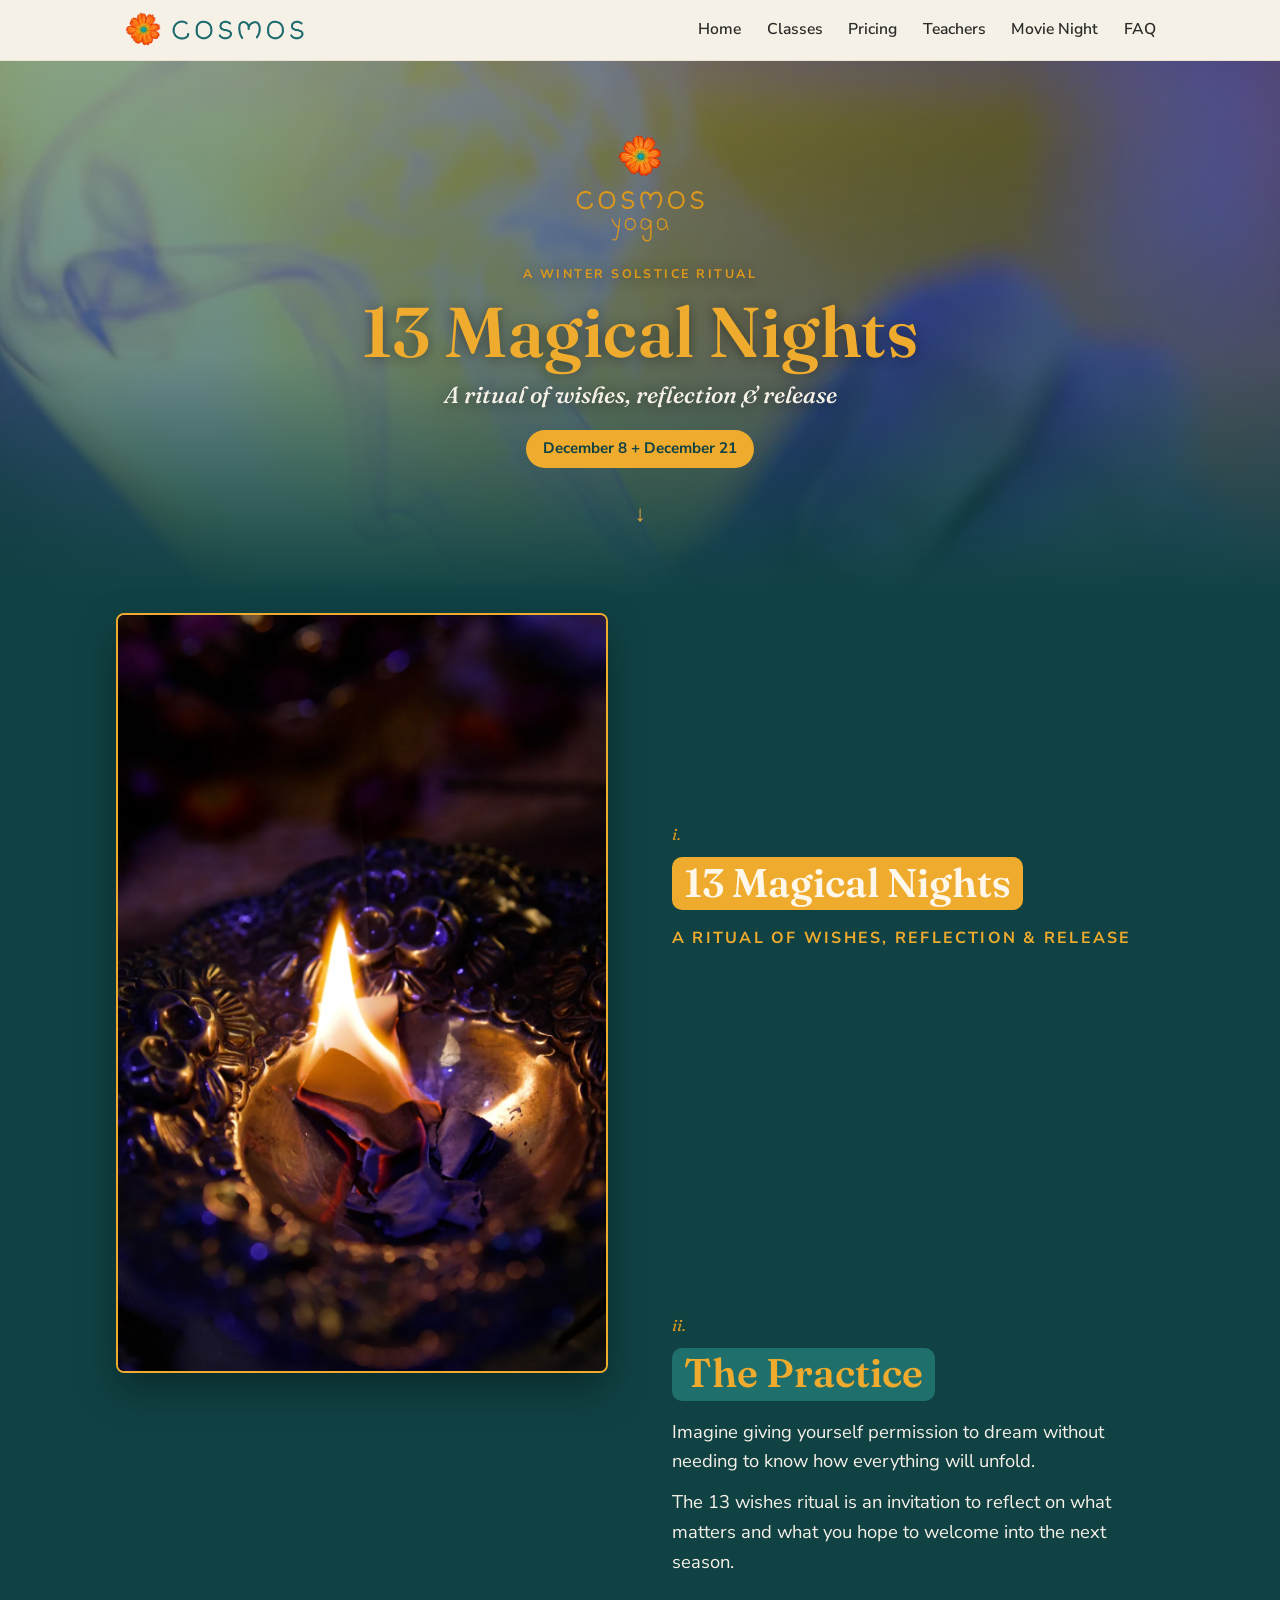
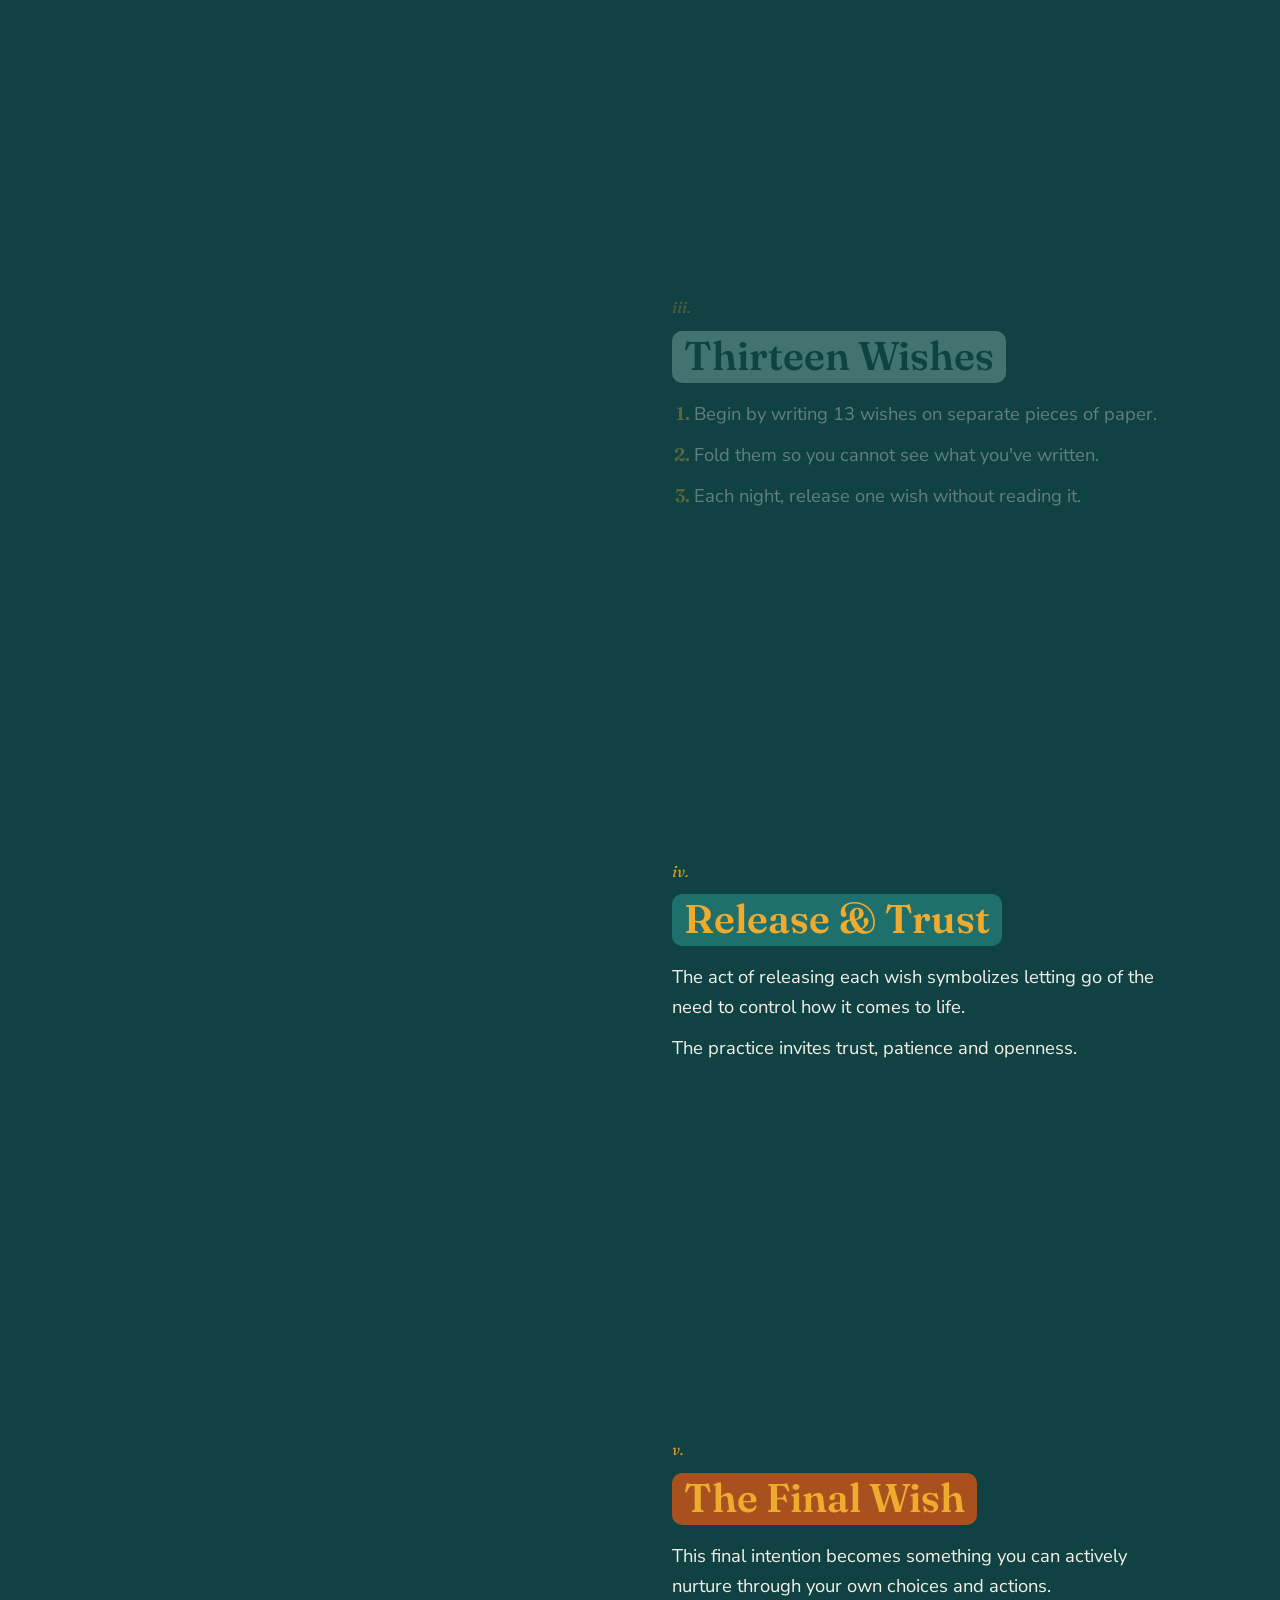
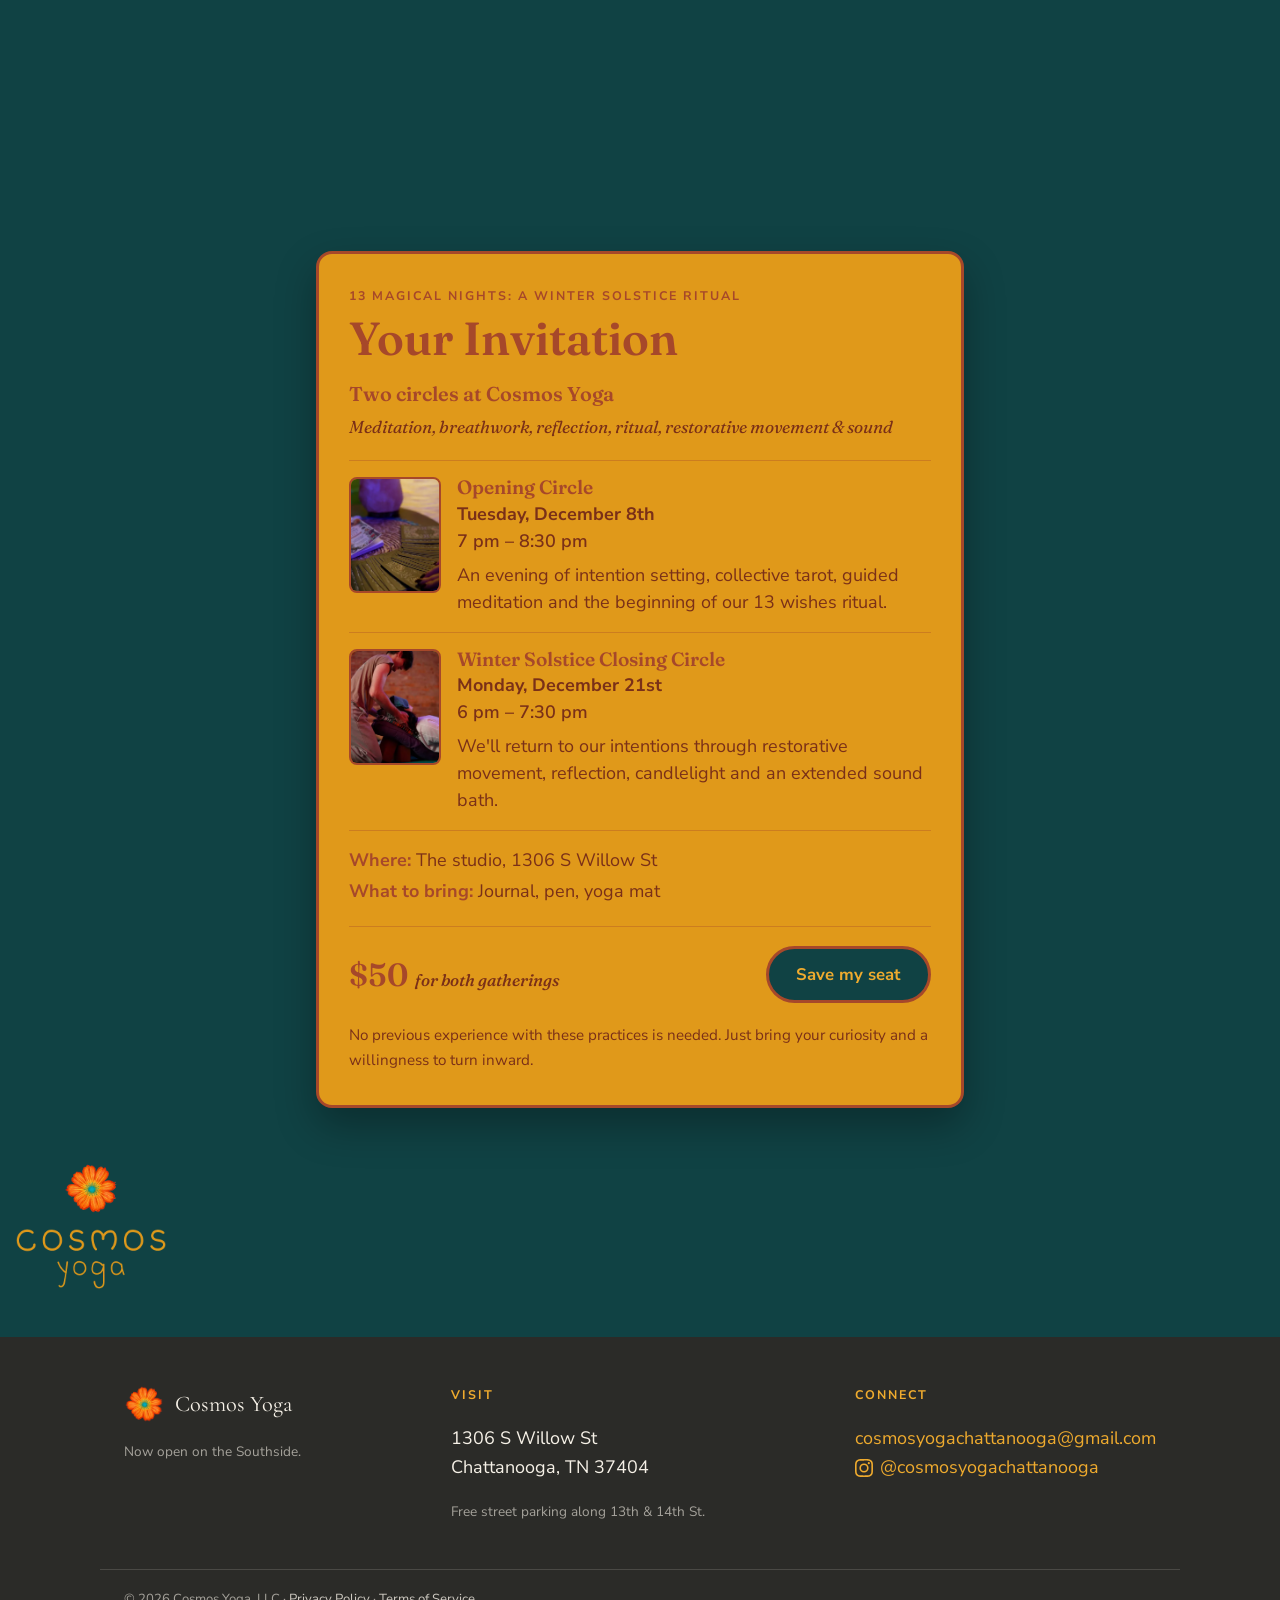
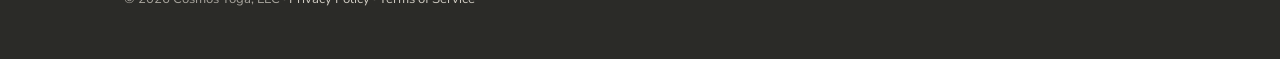
==== commit bcde4ff3: "13 Magical Nights: incense hero, snake-card photo for i, vi and vii folded into the Your Invitation " ====
--- a/13-magical-nights/index.html
+++ b/13-magical-nights/index.html
@@ -40,7 +40,7 @@
 
 /* hero: Photo 1 behind a teal veil */
 .mn-hero { position: relative; overflow: hidden; text-align: center; padding: 4.5rem 16px 4rem; isolation: isolate; }
-.mn-hero > img.bg { position: absolute; inset: 0; width: 100%; height: 100%; object-fit: cover; object-position: center 30%; z-index: -2; }
+.mn-hero > img.bg { position: absolute; inset: 0; width: 100%; height: 100%; object-fit: cover; object-position: center 35%; z-index: -2; }
 .mn-hero::after { content: ""; position: absolute; inset: 0; z-index: -1;
   background: linear-gradient(180deg, rgba(16,66,68,.5) 0%, rgba(16,66,68,.62) 55%, var(--mn-teal) 100%); }
 .mn-hero img.mn-lockup { width: 128px; height: auto; display: block; margin: 0 auto 1.4rem; }
@@ -68,32 +68,33 @@
 .mn-step ol { margin: 0; padding-left: 1.4rem; }
 .mn-step ol li::marker { color: var(--mn-gold); font-family: "Fraunces", var(--serif); font-weight: 600; }
 .mn-step .tag { text-transform: uppercase; letter-spacing: .14em; font-size: 1rem; font-weight: 700; color: var(--mn-gold); }
-.mn-step .facts { list-style: none; padding: 0; margin: 0; }
-.mn-step .facts li { font-family: "Fraunces", var(--serif); font-weight: 500; color: var(--mn-gold); font-size: 1.25rem; line-height: 1.4; margin-bottom: .6rem; }
-.mn-step .mn-btn { align-self: flex-start; margin-top: .6rem; }
 /* each heading wears its slide's pill */
 .mn-step[data-i="0"] h2 { background: var(--mn-gold); color: #fff8ea; }
-.mn-step[data-i="1"] h2, .mn-step[data-i="3"] h2, .mn-step[data-i="6"] h2 { background: #1f6f6c; color: var(--mn-gold); }
+.mn-step[data-i="1"] h2, .mn-step[data-i="3"] h2 { background: #1f6f6c; color: var(--mn-gold); }
 .mn-step[data-i="2"] h2 { background: var(--mn-sea); color: var(--mn-teal); }
 .mn-step[data-i="4"] h2 { background: #a9501f; color: var(--mn-gold); }
-.mn-step[data-i="5"] h2 { background: var(--mn-gold); color: var(--mn-plum); }
 
 /* booking card, the email's event block */
 .mn-book { max-width: 680px; margin: 1rem auto 0; padding: 0 16px 3.4rem; scroll-margin-top: 90px; }
-.mn-card { background: var(--mn-amber); border: 3px solid var(--mn-rust); border-radius: 14px; padding: 1.6rem 1.5rem 1.7rem; color: var(--mn-rust); }
-.mn-card .k { font-weight: 700; margin: 0 0 .2rem; font-size: .95rem; }
-.mn-card h2 { font-family: "Fraunces", var(--serif); font-weight: 600; color: var(--mn-rust); font-size: clamp(1.7rem, 4.6vw, 2.2rem); margin: 0 0 1rem; }
+.mn-card { background: var(--mn-amber); border: 3px solid var(--mn-rust); border-radius: 16px; padding: 2rem 1.9rem 2rem; color: var(--mn-rust); box-shadow: 0 18px 40px rgba(0,0,0,.3); }
+.mn-card .k { font-weight: 700; margin: 0 0 .5rem; font-size: .78rem; text-transform: uppercase; letter-spacing: .16em; }
+.mn-card h2 { font-family: "Fraunces", var(--serif); font-weight: 600; color: var(--mn-rust); font-size: clamp(2.1rem, 6vw, 2.9rem); line-height: 1.05; margin: 0 0 .8rem; }
+.mn-lead { font-family: "Fraunces", var(--serif); font-weight: 600; font-size: 1.25rem; margin: 0 0 .25rem; color: var(--mn-rust); }
+.mn-what { font-family: "Fraunces", var(--serif); font-style: italic; font-size: 1.08rem; line-height: 1.5; margin: 0 0 1.3rem; color: #7a3018; }
 .mn-circle { display: grid; grid-template-columns: 92px 1fr; gap: 1rem; align-items: start; padding: 1rem 0; border-top: 1.5px solid rgba(166,72,42,.35); }
 .mn-circle img { width: 92px; height: 116px; object-fit: cover; border-radius: 8px; border: 2px solid var(--mn-rust); display: block; }
 .mn-circle h3 { font-family: "Fraunces", var(--serif); font-weight: 600; color: var(--mn-rust); font-size: 1.2rem; margin: 0; }
-.mn-circle .t { font-weight: 700; margin: .1rem 0 .35rem; }
+.mn-circle .t { font-weight: 700; margin: .15rem 0 .4rem; }
+.mn-circle .t span { display: block; font-weight: 600; color: #7a3018; }
 .mn-circle p { margin: 0; line-height: 1.5; color: #7a3018; }
-.mn-meta { border-top: 1.5px solid rgba(166,72,42,.35); padding-top: .9rem; margin: 0 0 1.3rem; line-height: 1.7; color: #7a3018; }
+.mn-meta { border-top: 1.5px solid rgba(166,72,42,.35); padding-top: .9rem; margin: 0 0 1.2rem; line-height: 1.7; color: #7a3018; }
 .mn-meta strong { color: var(--mn-rust); }
-.mn-price { font-family: "Fraunces", var(--serif); font-weight: 600; font-size: 1.5rem; color: var(--mn-rust); margin: 0 0 1.1rem; }
+.mn-buy { display: flex; flex-wrap: wrap; align-items: center; justify-content: space-between; gap: .9rem 1.2rem; border-top: 1.5px solid rgba(166,72,42,.35); padding-top: 1.2rem; }
+.mn-price { font-family: "Fraunces", var(--serif); font-weight: 600; font-size: 2rem; line-height: 1; color: var(--mn-rust); margin: 0; }
+.mn-price span { font-size: 1.05rem; font-weight: 500; font-style: italic; color: #7a3018; }
 .mn-btn { display: inline-block; background: var(--mn-teal); color: var(--mn-gold); border: 3px solid var(--mn-rust); border-radius: 999px; padding: .75rem 1.7rem; font-weight: 700; font-size: 1.05rem; text-decoration: none; transition: transform .15s, background .15s; }
 .mn-btn:hover { background: var(--mn-teal-2); transform: translateY(-1px); color: var(--mn-gold); }
-.mn-fine { margin: 1.1rem 0 0; font-size: .95rem; color: #7a3018; }
+.mn-fine { margin: 1.2rem 0 0; font-size: .95rem; color: #7a3018; }
 .mn-foot-lockup { text-align: center; padding: 0 16px 3rem; }
 .mn-foot-lockup img { width: 150px; height: auto; }
 
@@ -102,10 +103,11 @@
   .mn-story { display: block; padding-top: 0; }
   .mn-pin { display: none; }
   .mn-step { min-height: 0; opacity: 1; padding: 1.6rem 0 2.2rem; }
-  .mn-step .ph { display: block; width: 100%; aspect-ratio: 4 / 5; object-fit: cover; border: 2px solid var(--mn-gold); border-radius: 8px; margin: 0 0 1.3rem; }
+  .mn-step .ph { display: block; width: 100%; height: auto; aspect-ratio: 4 / 5; object-fit: cover; border: 2px solid var(--mn-gold); border-radius: 8px; margin: 0 0 1.3rem; }
   .mn-hero { padding: 3rem 16px 2.6rem; }
 }
 @media (max-width: 420px) {
+  .mn-card { padding: 1.6rem 1.25rem 1.7rem; }
   .mn-circle { grid-template-columns: 72px 1fr; gap: .8rem; }
   .mn-circle img { width: 72px; height: 92px; }
 }
@@ -150,7 +152,7 @@
 
 <main class="mn">
   <section class="mn-hero">
-    <img class="bg" src="../assets/magical-nights/welcome.webp" alt="" width="1080" height="1920">
+    <img class="bg" src="../assets/magical-nights/incense.webp" alt="" width="1080" height="1920">
     <img class="mn-lockup" src="../assets/magical-nights/lockup.webp" alt="Cosmos Yoga" width="400" height="338">
     <p class="mn-kicker">A Winter Solstice Ritual</p>
     <h1>13 Magical Nights</h1>
@@ -162,32 +164,30 @@
   <section class="mn-story" id="story">
     <div class="mn-pin" aria-hidden="true">
       <div class="frame">
-        <img class="on" src="../assets/magical-nights/journal.webp" alt="" width="1080" height="1920">
-        <img src="../assets/magical-nights/practice.webp" alt="" width="1080" height="1920" loading="lazy">
-        <img src="../assets/magical-nights/wishes.webp" alt="" width="1080" height="1920" loading="lazy">
-        <img src="../assets/magical-nights/release.webp" alt="" width="1080" height="1920" loading="lazy">
-        <img src="../assets/magical-nights/final-wish.webp" alt="" width="1080" height="1920" loading="lazy">
-        <img src="../assets/magical-nights/together.webp" alt="" width="1080" height="1920" loading="lazy">
-        <img src="../assets/magical-nights/invitation.webp" alt="" width="1080" height="1920" loading="lazy">
+        <img class="on" src="../assets/magical-nights/invitation.webp" style="object-position:center 62%" alt="" width="1080" height="1920">
+        <img src="../assets/magical-nights/practice.webp" style="object-position:center 42%" alt="" width="1080" height="1920" loading="lazy">
+        <img src="../assets/magical-nights/wishes.webp" style="object-position:center 40%" alt="" width="1080" height="1920" loading="lazy">
+        <img src="../assets/magical-nights/release.webp" style="object-position:center 45%" alt="" width="1080" height="1920" loading="lazy">
+        <img src="../assets/magical-nights/final-wish.webp" style="object-position:center 55%" alt="" width="1080" height="1920" loading="lazy">
       </div>
     </div>
 
     <div class="mn-steps">
       <article class="mn-step on" data-i="0">
-        <img class="ph" src="../assets/magical-nights/journal.webp" alt="A hand writing in a journal on an embroidered purple cloth" width="1080" height="1920" loading="lazy">
+        <img class="ph" src="../assets/magical-nights/invitation.webp" style="object-position:center 62%" alt="A match being lit over a card with a snake drawn on it, beside dried flowers" width="1080" height="1920" loading="lazy">
         <p class="n">i.</p>
         <h2>13 Magical Nights</h2>
         <p class="tag">A ritual of wishes, reflection &amp; release</p>
       </article>
       <article class="mn-step" data-i="1">
-        <img class="ph" src="../assets/magical-nights/practice.webp" alt="A teacher seated at the front of the studio before students resting on bolsters" width="1080" height="1920" loading="lazy">
+        <img class="ph" src="../assets/magical-nights/practice.webp" style="object-position:center 42%" alt="A teacher seated at the front of the studio before students resting on bolsters" width="1080" height="1920" loading="lazy">
         <p class="n">ii.</p>
         <h2>The Practice</h2>
         <p>Imagine giving yourself permission to dream without needing to know how everything will unfold.</p>
         <p>The 13 wishes ritual is an invitation to reflect on what matters and what you hope to welcome into the next season.</p>
       </article>
       <article class="mn-step" data-i="2">
-        <img class="ph" src="../assets/magical-nights/wishes.webp" alt="Folded paper wishes in a bowl beside a hand writing a wish in a notebook" width="1080" height="1920" loading="lazy">
+        <img class="ph" src="../assets/magical-nights/wishes.webp" style="object-position:center 40%" alt="Folded paper wishes in a bowl beside a hand writing a wish in a notebook" width="1080" height="1920" loading="lazy">
         <p class="n">iii.</p>
         <h2>Thirteen Wishes</h2>
         <ol>
@@ -197,50 +197,32 @@
         </ol>
       </article>
       <article class="mn-step" data-i="3">
-        <img class="ph" src="../assets/magical-nights/release.webp" alt="A hand holding a paper wish to a candle flame" width="1080" height="1920" loading="lazy">
+        <img class="ph" src="../assets/magical-nights/release.webp" style="object-position:center 45%" alt="A hand holding a paper wish to a candle flame" width="1080" height="1920" loading="lazy">
         <p class="n">iv.</p>
         <h2>Release &amp; Trust</h2>
         <p>The act of releasing each wish symbolizes letting go of the need to control how it comes to life.</p>
         <p>The practice invites trust, patience and openness.</p>
       </article>
       <article class="mn-step" data-i="4">
-        <img class="ph" src="../assets/magical-nights/final-wish.webp" alt="A paper wish burning in an ornate brass bowl" width="1080" height="1920" loading="lazy">
+        <img class="ph" src="../assets/magical-nights/final-wish.webp" style="object-position:center 55%" alt="A paper wish burning in an ornate brass bowl" width="1080" height="1920" loading="lazy">
         <p class="n">v.</p>
         <h2>The Final Wish</h2>
         <p>This final intention becomes something you can actively nurture through your own choices and actions.</p>
       </article>
-      <article class="mn-step" data-i="5">
-        <img class="ph" src="../assets/magical-nights/together.webp" alt="Students sitting in a circle on the studio floor, talking and laughing by candlelight" width="1080" height="1920" loading="lazy">
-        <p class="n">vi.</p>
-        <h2>Experience It Together</h2>
-        <ul class="facts">
-          <li>December 8 + December 21</li>
-          <li>Two circles at Cosmos Yoga</li>
-          <li>Meditation, breathwork, reflection, ritual, restorative movement &amp; sound</li>
-        </ul>
-      </article>
-      <article class="mn-step" data-i="6">
-        <img class="ph" src="../assets/magical-nights/invitation.webp" alt="A match being lit beside dried flowers and a candle" width="1080" height="1920" loading="lazy">
-        <p class="n">vii.</p>
-        <h2>Your Invitation</h2>
-        <ul class="facts">
-          <li>13 Magical Nights: A Winter Solstice Ritual</li>
-          <li>$50 for both gatherings.</li>
-        </ul>
-        <a class="mn-btn" href="#book">Reserve your space</a>
-      </article>
     </div>
   </section>
 
   <section class="mn-book" id="book">
     <div class="mn-card">
-      <p class="k">Booking Details:</p>
-      <h2>13 Magical Nights</h2>
+      <p class="k">13 Magical Nights: A Winter Solstice Ritual</p>
+      <h2>Your Invitation</h2>
+      <p class="mn-lead">Two circles at Cosmos Yoga</p>
+      <p class="mn-what">Meditation, breathwork, reflection, ritual, restorative movement &amp; sound</p>
       <div class="mn-circle">
         <img src="../assets/magical-nights/tarot-sm.webp" alt="Tarot cards fanned out beside a salt lamp" width="400" height="711" loading="lazy">
         <div>
           <h3>Opening Circle</h3>
-          <p class="t">Tuesday, December 8th · 7 pm – 8:30 pm</p>
+          <p class="t">Tuesday, December 8th<span>7 pm – 8:30 pm</span></p>
           <p>An evening of intention setting, collective tarot, guided meditation and the beginning of our 13 wishes ritual.</p>
         </div>
       </div>
@@ -248,13 +230,15 @@
         <img src="../assets/magical-nights/restorative-sm.webp" alt="A teacher giving a gentle assist to a student in a restorative pose" width="400" height="711" loading="lazy">
         <div>
           <h3>Winter Solstice Closing Circle</h3>
-          <p class="t">Monday, December 21st · 6 pm – 7:30 pm</p>
+          <p class="t">Monday, December 21st<span>6 pm – 7:30 pm</span></p>
           <p>We'll return to our intentions through restorative movement, reflection, candlelight and an extended sound bath.</p>
         </div>
       </div>
       <p class="mn-meta"><strong>Where:</strong> The studio, 1306 S Willow St<br><strong>What to bring:</strong> Journal, pen, yoga mat</p>
-      <p class="mn-price">$50 for both gatherings</p>
-      <a class="mn-btn" href="../classes.html">Save my seat</a>
+      <div class="mn-buy">
+        <p class="mn-price">$50 <span>for both gatherings</span></p>
+        <a class="mn-btn" href="../classes.html">Save my seat</a>
+      </div>
       <p class="mn-fine">No previous experience with these practices is needed. Just bring your curiosity and a willingness to turn inward.</p>
     </div>
   </section>
